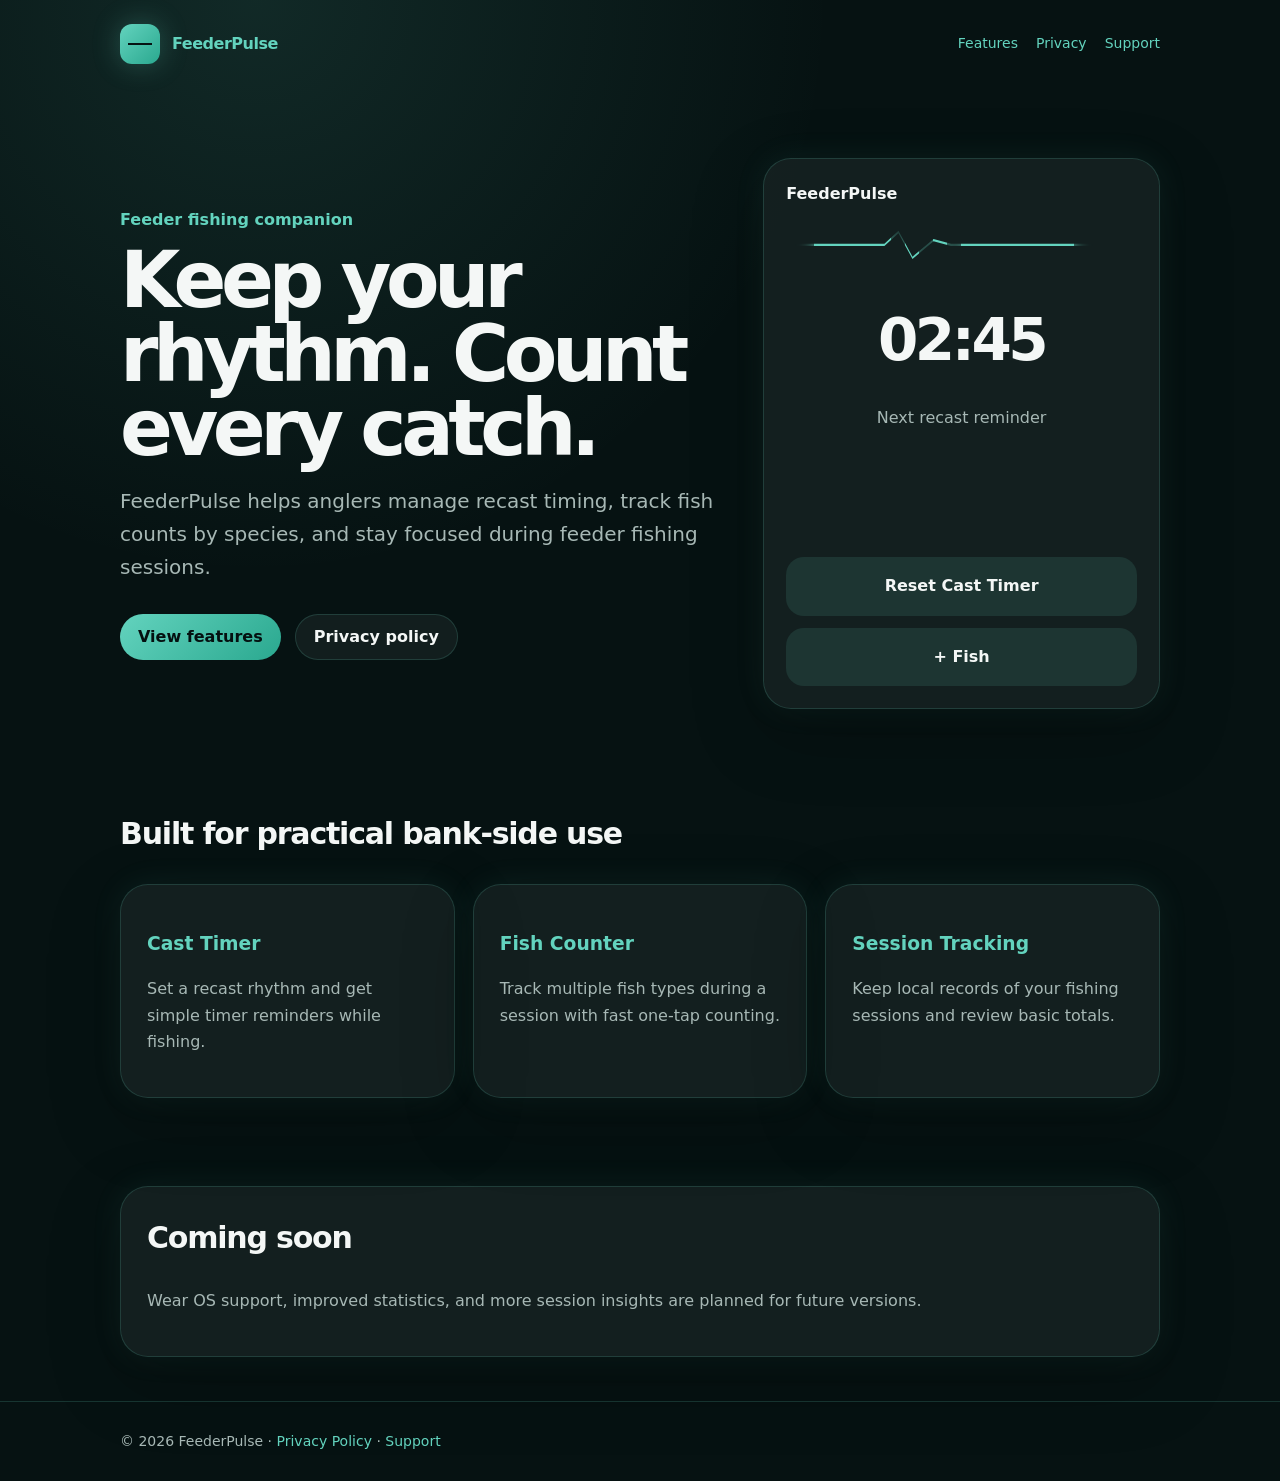
==== index.html @ bbd82ea9 "Initial" ====
<!DOCTYPE html>
<html lang="en">
<head>
  <meta charset="UTF-8" />
  <meta name="viewport" content="width=device-width, initial-scale=1.0" />
  <title>FeederPulse — Feeder Fishing Timer & Session Tracker</title>
  <meta name="description" content="FeederPulse is a feeder fishing timer and fish counter for tracking casting rhythm and fishing sessions." />
  <link rel="stylesheet" href="styles/main.css" />
</head>
<body>
  <header class="container nav">
    <a class="brand" href="./" aria-label="FeederPulse home">
      <span class="brand-mark"></span>
      <span>FeederPulse</span>
    </a>
    <nav class="nav-links">
      <a href="#features">Features</a>
      <a href="privacy-policy/">Privacy</a>
      <a href="support/">Support</a>
    </nav>
  </header>

  <main>
    <section class="container hero">
      <div>
        <div class="kicker">Feeder fishing companion</div>
        <h1>Keep your rhythm. Count every catch.</h1>
        <p class="lead">FeederPulse helps anglers manage recast timing, track fish counts by species, and stay focused during feeder fishing sessions.</p>
        <div class="actions">
          <a class="button primary" href="#features">View features</a>
          <a class="button" href="privacy-policy/">Privacy policy</a>
        </div>
      </div>

      <div class="phone-card" aria-label="App preview mockup">
        <div>
          <strong>FeederPulse</strong>
          <div class="pulse-line"></div>
          <div class="timer">02:45</div>
          <p class="muted" style="text-align:center">Next recast reminder</p>
        </div>
        <div class="mock-buttons">
          <div class="mock-button">Reset Cast Timer</div>
          <div class="mock-button">+ Fish</div>
        </div>
      </div>
    </section>

    <section class="container section" id="features">
      <h2>Built for practical bank-side use</h2>
      <div class="grid">
        <article class="card">
          <h3>Cast Timer</h3>
          <p class="muted">Set a recast rhythm and get simple timer reminders while fishing.</p>
        </article>
        <article class="card">
          <h3>Fish Counter</h3>
          <p class="muted">Track multiple fish types during a session with fast one-tap counting.</p>
        </article>
        <article class="card">
          <h3>Session Tracking</h3>
          <p class="muted">Keep local records of your fishing sessions and review basic totals.</p>
        </article>
      </div>
    </section>

    <section class="container section">
      <div class="card">
        <h2>Coming soon</h2>
        <p class="muted">Wear OS support, improved statistics, and more session insights are planned for future versions.</p>
      </div>
    </section>
  </main>

  <footer>
    <div class="container">© 2026 FeederPulse · <a href="privacy-policy/">Privacy Policy</a> · <a href="support/">Support</a></div>
  </footer>
</body>
</html>
---- styles/main.css ----
:root {
  --bg: #061212;
  --bg-soft: #0b1f1e;
  --card: rgba(255, 255, 255, 0.055);
  --text: #f4f7f6;
  --muted: #a7b8b5;
  --accent: #63d3be;
  --accent-2: #2aa88f;
  --border: rgba(99, 211, 190, 0.18);
}

* { box-sizing: border-box; }

body {
  margin: 0;
  background: radial-gradient(circle at 20% 0%, rgba(99, 211, 190, 0.12), transparent 32%), var(--bg);
  color: var(--text);
  font-family: Inter, ui-sans-serif, system-ui, -apple-system, BlinkMacSystemFont, "Segoe UI", sans-serif;
  line-height: 1.65;
}

a { color: var(--accent); text-decoration: none; }
a:hover { text-decoration: underline; }

.container {
  width: min(1040px, calc(100% - 40px));
  margin: 0 auto;
}

.nav {
  display: flex;
  align-items: center;
  justify-content: space-between;
  padding: 24px 0;
}

.brand {
  display: flex;
  align-items: center;
  gap: 12px;
  font-weight: 800;
  letter-spacing: -0.03em;
}

.brand-mark {
  width: 40px;
  height: 40px;
  border-radius: 12px;
  background: linear-gradient(135deg, var(--accent), var(--accent-2));
  box-shadow: 0 0 28px rgba(99, 211, 190, 0.28);
  position: relative;
}

.brand-mark::after {
  content: "";
  position: absolute;
  left: 8px;
  right: 8px;
  top: 19px;
  height: 2px;
  background: #061212;
  box-shadow: 7px -7px 0 -1px #061212, 13px 7px 0 -1px #061212;
}

.nav-links { display: flex; gap: 18px; font-size: 14px; }

.hero {
  padding: 70px 0 56px;
  display: grid;
  grid-template-columns: 1.2fr 0.8fr;
  gap: 48px;
  align-items: center;
}

.kicker { color: var(--accent); font-weight: 700; margin-bottom: 10px; }

h1 {
  font-size: clamp(44px, 8vw, 78px);
  line-height: 0.95;
  margin: 0 0 20px;
  letter-spacing: -0.07em;
}

h2 { font-size: 30px; letter-spacing: -0.04em; margin-top: 0; }
h3 { color: var(--accent); margin-bottom: 8px; }

.lead {
  color: var(--muted);
  font-size: 20px;
  max-width: 650px;
}

.actions { display: flex; flex-wrap: wrap; gap: 14px; margin-top: 30px; }

.button {
  display: inline-flex;
  align-items: center;
  justify-content: center;
  min-height: 46px;
  padding: 0 18px;
  border-radius: 999px;
  border: 1px solid var(--border);
  background: rgba(255, 255, 255, 0.05);
  color: var(--text);
  font-weight: 700;
}

.button.primary {
  background: linear-gradient(135deg, var(--accent), var(--accent-2));
  color: #041010;
  border: 0;
}

.phone-card, .card {
  background: var(--card);
  border: 1px solid var(--border);
  border-radius: 28px;
  box-shadow: 0 24px 70px rgba(0,0,0,0.25), 0 0 32px rgba(99, 211, 190, 0.08);
}

.phone-card {
  padding: 22px;
  aspect-ratio: 0.72;
  display: flex;
  flex-direction: column;
  justify-content: space-between;
}

.timer {
  font-size: 58px;
  font-weight: 900;
  letter-spacing: -0.06em;
  text-align: center;
  margin: 32px 0 12px;
}

.pulse-line {
  height: 34px;
  margin: 20px 0;
  background:
    linear-gradient(90deg, transparent 0 8%, var(--accent) 8% 30%, transparent 30% 34%, var(--accent) 34% 38%, transparent 38% 42%, var(--accent) 42% 46%, transparent 46% 50%, var(--accent) 50% 82%, transparent 82%);
  clip-path: polygon(0 48%, 22% 48%, 28% 48%, 32% 10%, 36% 86%, 42% 34%, 47% 48%, 100% 48%, 100% 55%, 47% 55%, 42% 41%, 36% 93%, 32% 17%, 28% 55%, 0 55%);
  filter: drop-shadow(0 0 8px rgba(99, 211, 190, 0.7));
}

.mock-buttons { display: grid; gap: 12px; }
.mock-button { padding: 16px; border-radius: 18px; background: rgba(99, 211, 190, 0.12); font-weight: 800; text-align: center; }

.section { padding: 44px 0; }
.grid { display: grid; grid-template-columns: repeat(3, 1fr); gap: 18px; }
.card { padding: 26px; }
.muted { color: var(--muted); }

.policy { padding: 42px 0 70px; }
.policy .card { max-width: 850px; margin: 0 auto; }
.policy h1 { font-size: clamp(38px, 6vw, 60px); }
.policy h2 { color: var(--accent); font-size: 24px; margin-top: 34px; }

footer {
  border-top: 1px solid var(--border);
  padding: 28px 0;
  color: var(--muted);
  font-size: 14px;
}

@media (max-width: 800px) {
  .hero { grid-template-columns: 1fr; padding-top: 36px; }
  .grid { grid-template-columns: 1fr; }
  .nav { align-items: flex-start; gap: 14px; flex-direction: column; }
}
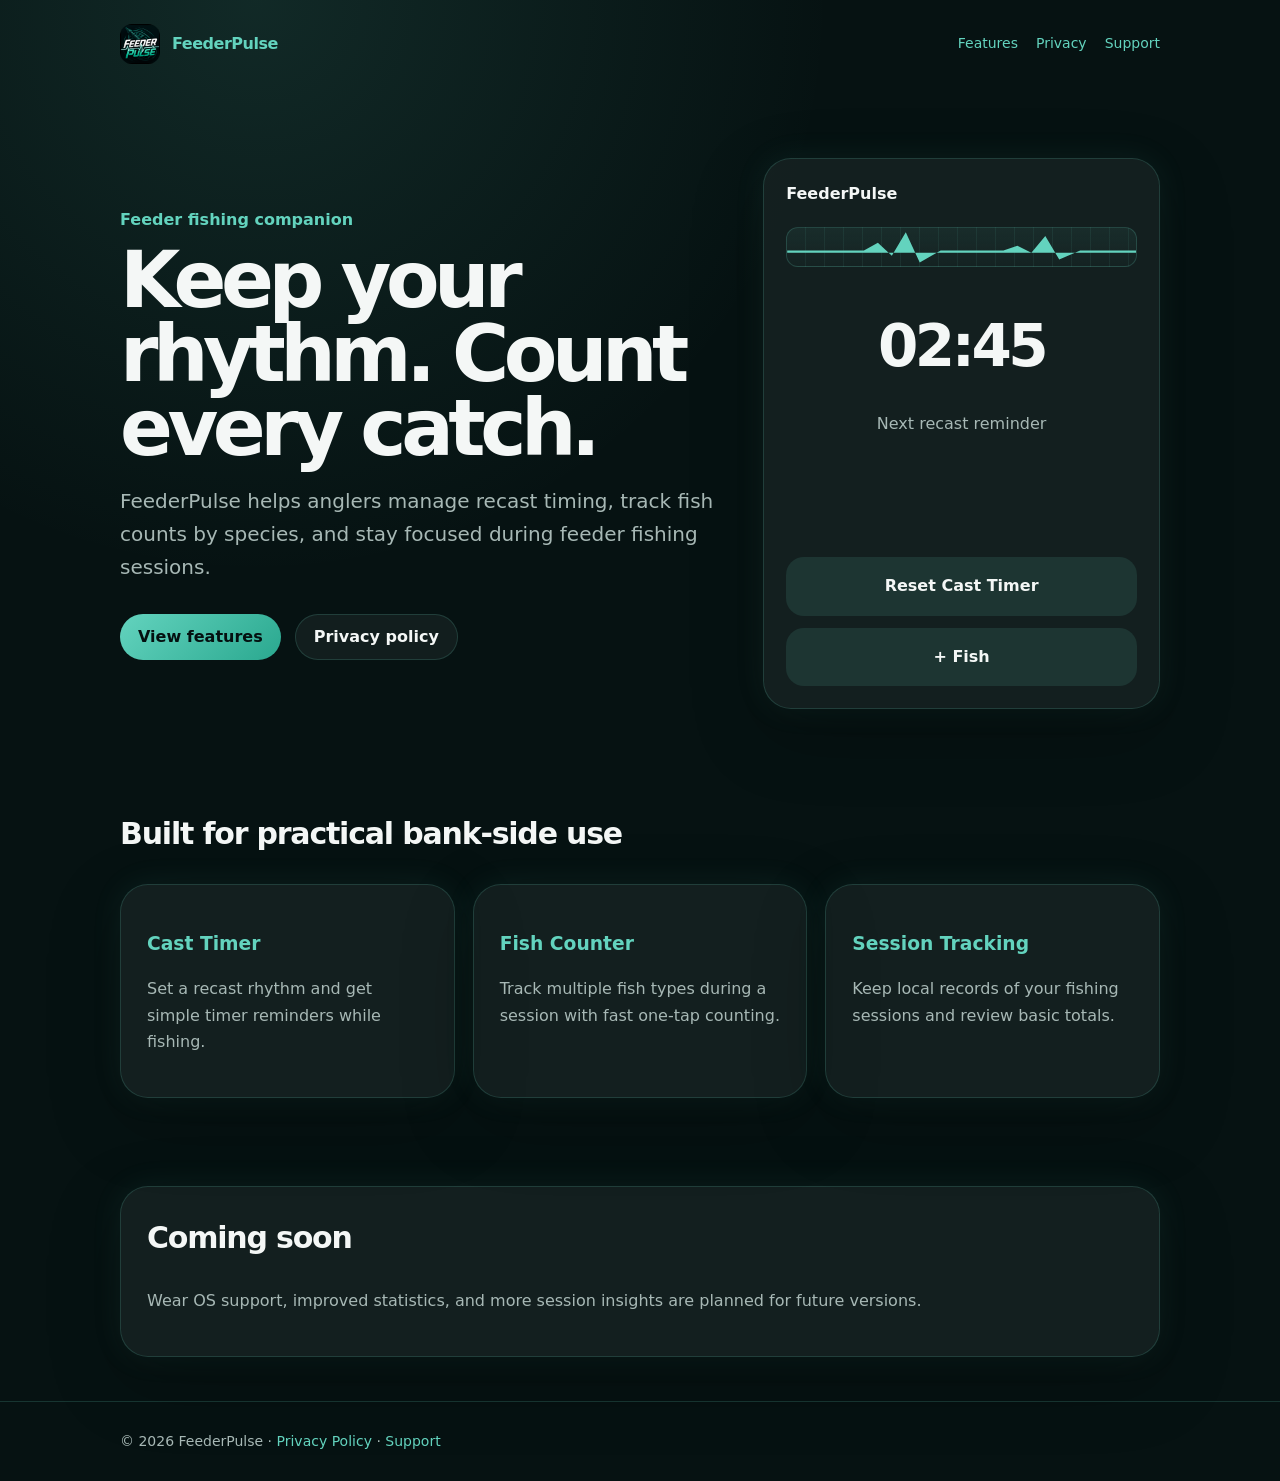
==== commit 85c0afaf: "Checkpoint from VS Code for cloud agent session" ====
--- a/index.html
+++ b/index.html
@@ -1,16 +1,19 @@
 <!DOCTYPE html>
 <html lang="en">
+
 <head>
   <meta charset="UTF-8" />
   <meta name="viewport" content="width=device-width, initial-scale=1.0" />
   <title>FeederPulse — Feeder Fishing Timer & Session Tracker</title>
-  <meta name="description" content="FeederPulse is a feeder fishing timer and fish counter for tracking casting rhythm and fishing sessions." />
+  <meta name="description"
+    content="FeederPulse is a feeder fishing timer and fish counter for tracking casting rhythm and fishing sessions." />
   <link rel="stylesheet" href="styles/main.css" />
 </head>
+
 <body>
   <header class="container nav">
     <a class="brand" href="./" aria-label="FeederPulse home">
-      <span class="brand-mark"></span>
+      <img src="assets/logo.png" alt="FeederPulse Logo" class="brand-logo">
       <span>FeederPulse</span>
     </a>
     <nav class="nav-links">
@@ -25,7 +28,8 @@
       <div>
         <div class="kicker">Feeder fishing companion</div>
         <h1>Keep your rhythm. Count every catch.</h1>
-        <p class="lead">FeederPulse helps anglers manage recast timing, track fish counts by species, and stay focused during feeder fishing sessions.</p>
+        <p class="lead">FeederPulse helps anglers manage recast timing, track fish counts by species, and stay focused
+          during feeder fishing sessions.</p>
         <div class="actions">
           <a class="button primary" href="#features">View features</a>
           <a class="button" href="privacy-policy/">Privacy policy</a>
@@ -67,13 +71,16 @@
     <section class="container section">
       <div class="card">
         <h2>Coming soon</h2>
-        <p class="muted">Wear OS support, improved statistics, and more session insights are planned for future versions.</p>
+        <p class="muted">Wear OS support, improved statistics, and more session insights are planned for future
+          versions.</p>
       </div>
     </section>
   </main>
 
   <footer>
-    <div class="container">© 2026 FeederPulse · <a href="privacy-policy/">Privacy Policy</a> · <a href="support/">Support</a></div>
+    <div class="container">© 2026 FeederPulse · <a href="privacy-policy/">Privacy Policy</a> · <a
+        href="support/">Support</a></div>
   </footer>
 </body>
-</html>
+
+</html>
--- a/styles/main.css
+++ b/styles/main.css
@@ -42,6 +42,14 @@
   letter-spacing: -0.03em;
 }
 
+.brand-logo {
+  width: 40px;
+  height: 40px;
+  border-radius: 12px;
+  object-fit: cover;
+  flex-shrink: 0;
+}
+
 .brand-mark {
   width: 40px;
   height: 40px;
@@ -135,12 +143,42 @@
 }
 
 .pulse-line {
-  height: 34px;
+  height: 40px;
   margin: 20px 0;
+  border-radius: 12px;
+  border: 1px solid rgba(99, 211, 190, 0.2);
+  position: relative;
+  overflow: hidden;
   background:
-    linear-gradient(90deg, transparent 0 8%, var(--accent) 8% 30%, transparent 30% 34%, var(--accent) 34% 38%, transparent 38% 42%, var(--accent) 42% 46%, transparent 46% 50%, var(--accent) 50% 82%, transparent 82%);
-  clip-path: polygon(0 48%, 22% 48%, 28% 48%, 32% 10%, 36% 86%, 42% 34%, 47% 48%, 100% 48%, 100% 55%, 47% 55%, 42% 41%, 36% 93%, 32% 17%, 28% 55%, 0 55%);
-  filter: drop-shadow(0 0 8px rgba(99, 211, 190, 0.7));
+    linear-gradient(180deg, rgba(99, 211, 190, 0.08), rgba(99, 211, 190, 0.02)),
+    repeating-linear-gradient(90deg, transparent 0 18px, rgba(99, 211, 190, 0.08) 18px 19px);
+}
+
+.pulse-line::before {
+  content: "";
+  position: absolute;
+  inset: 0;
+  background: var(--accent);
+  clip-path: polygon(0 58%, 16% 58%, 22% 58%, 26% 38%, 30% 72%, 34% 10%, 38% 90%, 44% 58%, 56% 58%, 62% 58%, 66% 46%, 70% 64%, 74% 20%, 78% 82%, 84% 58%, 100% 58%, 100% 64%, 0 64%);
+  filter: drop-shadow(0 0 8px rgba(99, 211, 190, 0.8));
+}
+
+.pulse-line::after {
+  content: "";
+  position: absolute;
+  inset: 0;
+  left: -40%;
+  width: 40%;
+  background: linear-gradient(90deg, transparent 0%, rgba(99, 211, 190, 0.38) 52%, transparent 100%);
+  animation: pulse-scan 3.2s linear infinite;
+}
+
+@keyframes pulse-scan {
+  to { left: 105%; }
+}
+
+@media (prefers-reduced-motion: reduce) {
+  .pulse-line::after { animation: none; }
 }
 
 .mock-buttons { display: grid; gap: 12px; }
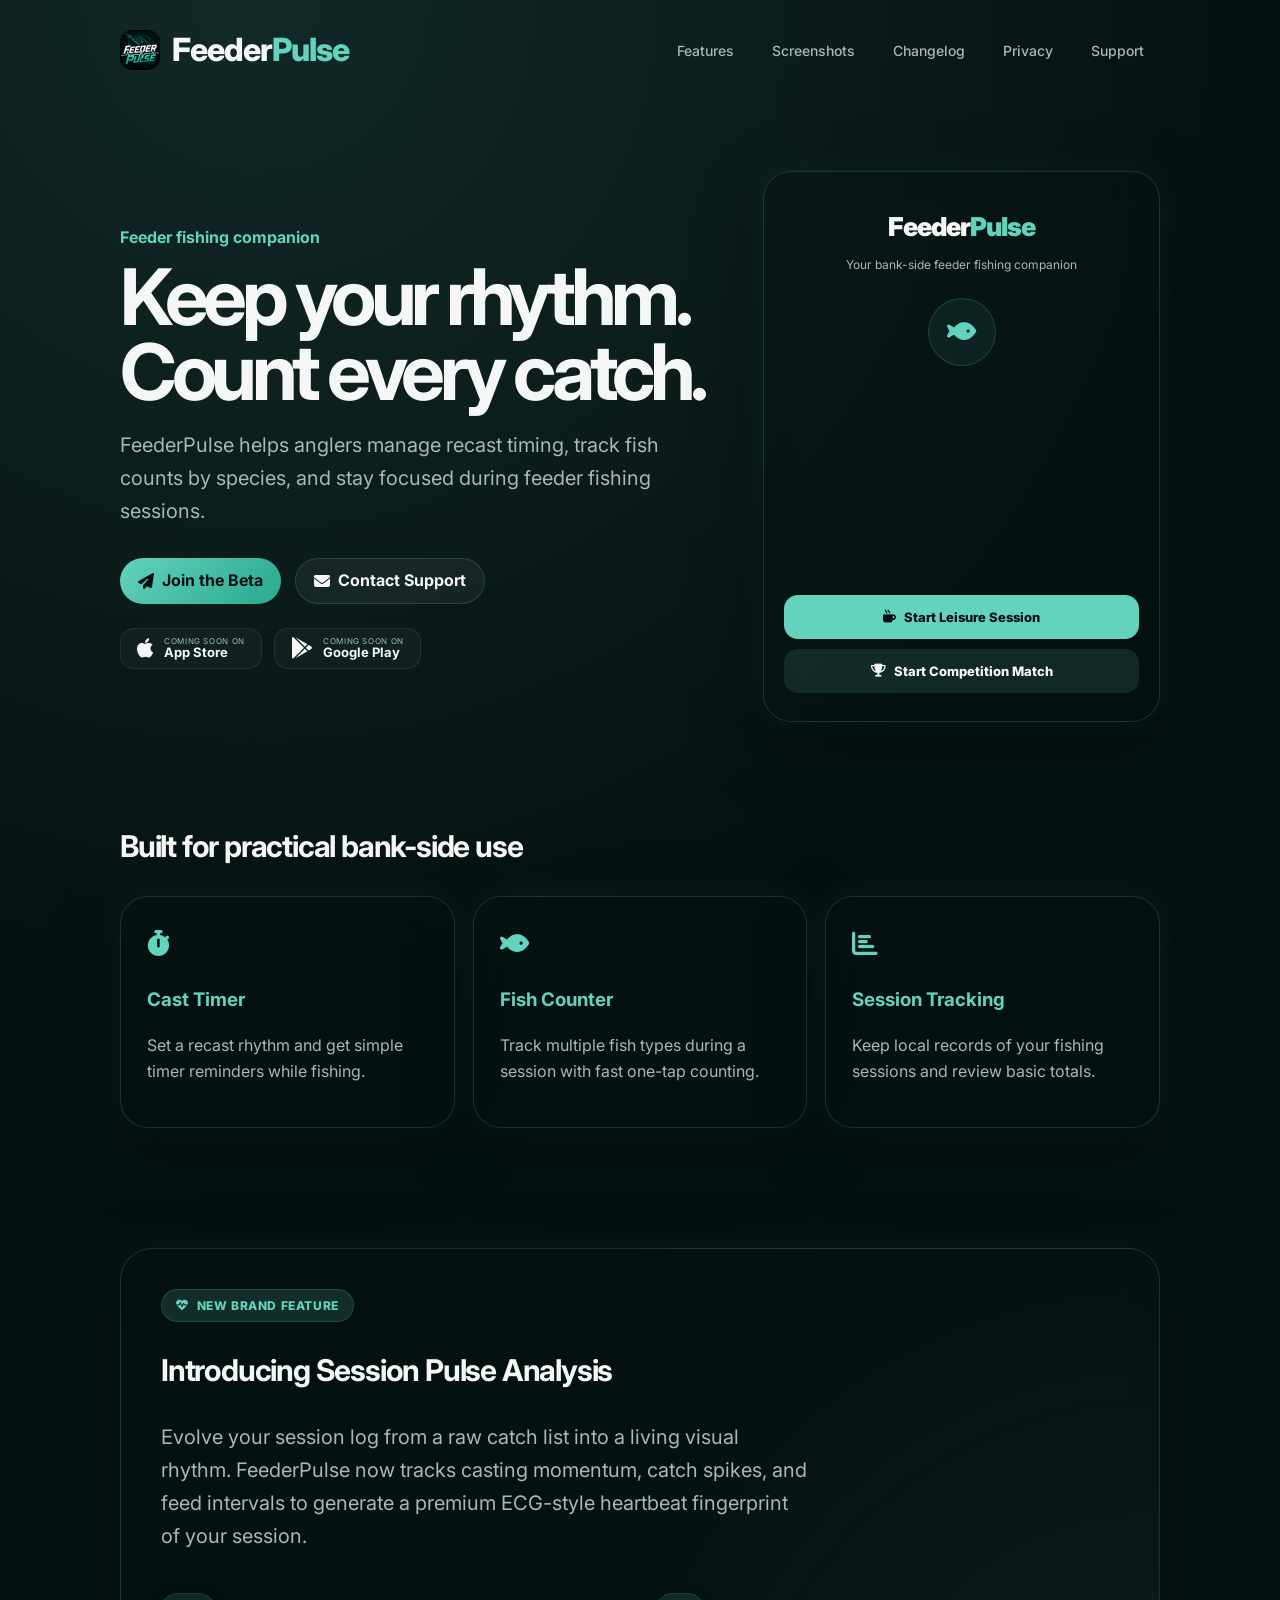
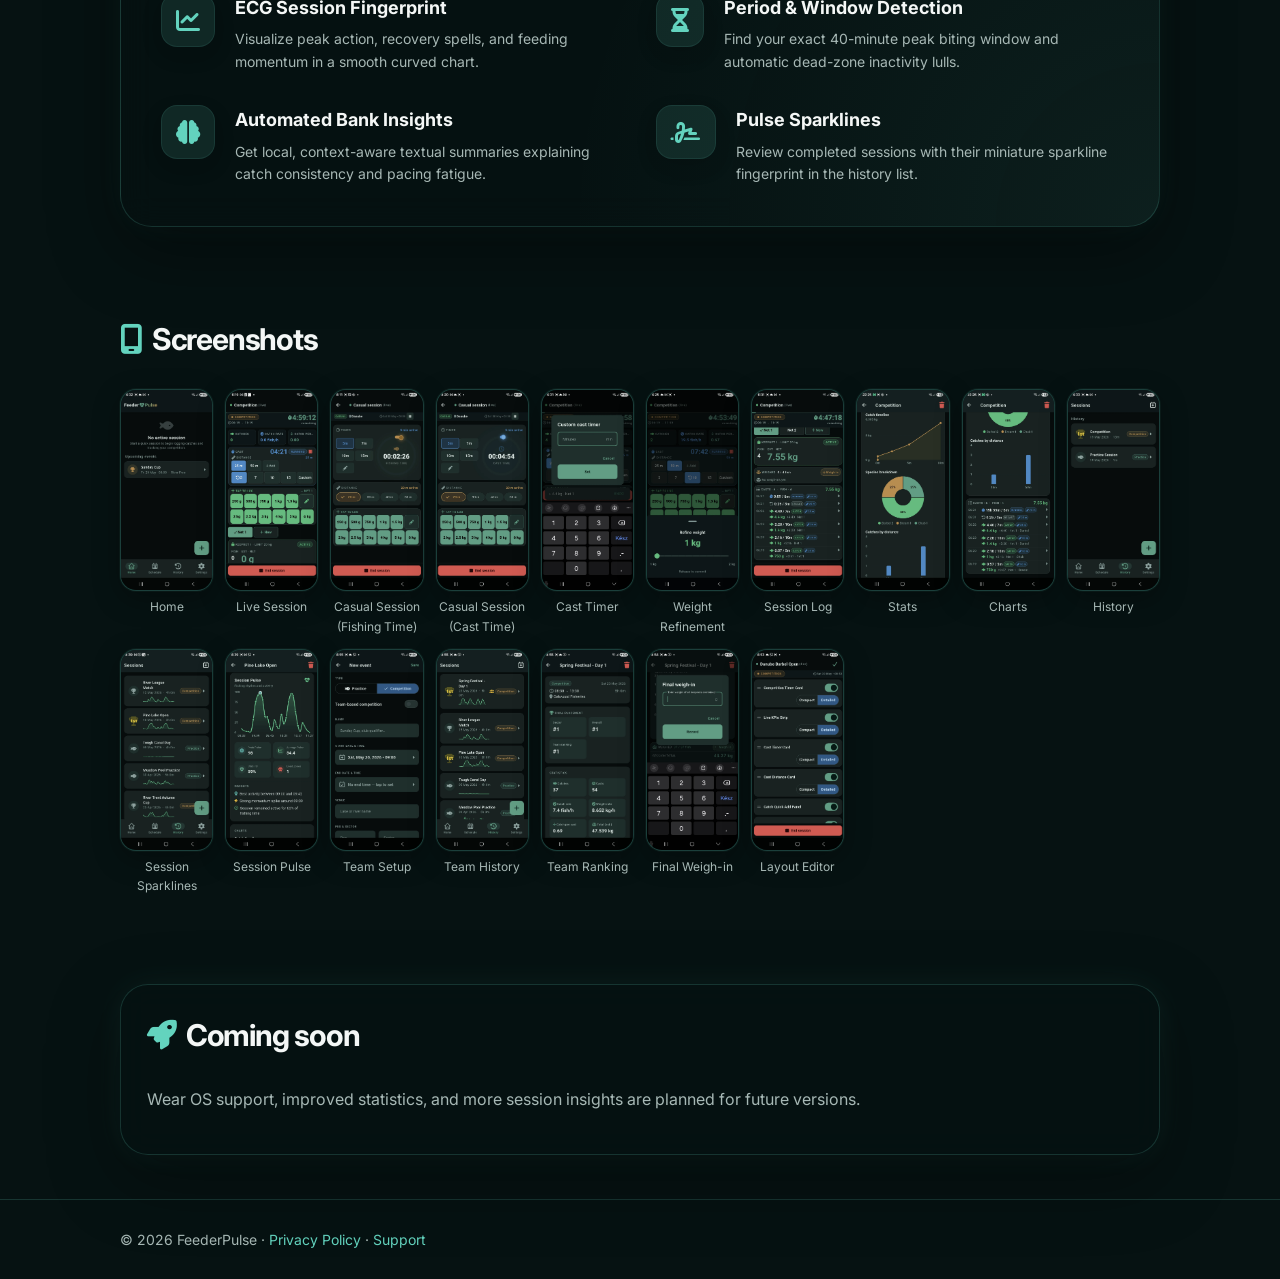
==== commit ccc5f097: "Initial release" ====
--- a/index.html
+++ b/index.html
@@ -4,20 +4,112 @@
 <head>
   <meta charset="UTF-8" />
   <meta name="viewport" content="width=device-width, initial-scale=1.0" />
-  <title>FeederPulse — Feeder Fishing Timer & Session Tracker</title>
-  <meta name="description"
-    content="FeederPulse is a feeder fishing timer and fish counter for tracking casting rhythm and fishing sessions." />
-  <link rel="stylesheet" href="styles/main.css" />
+  <title>FeederPulse — Feeder Fishing Timer &amp; Session Tracker App</title>
+  <meta name="description" content="FeederPulse is the ultimate feeder fishing companion app for Android. Track recast timers, log catches by species and weight, analyse Session Pulse rhythms, and review competition results — all offline on the bank." />
+  <meta name="keywords" content="feeder fishing app, fishing timer, cast timer, feeder fishing tracker, session tracker, fishing log, feeder fishing Android, competition fishing app, catch logger, FeederPulse" />
+  <meta name="author" content="FeederPulse" />
+  <meta name="robots" content="index, follow" />
+  <link rel="canonical" href="https://feederpulse.app/" />
+
+  <!-- Theme colour (browser UI tinting on mobile) -->
+  <meta name="theme-color" content="#061212" />
+
+  <!-- Open Graph / Facebook -->
+  <meta property="og:type" content="website" />
+  <meta property="og:site_name" content="FeederPulse" />
+  <meta property="og:url" content="https://feederpulse.app/" />
+  <meta property="og:title" content="FeederPulse — Feeder Fishing Timer &amp; Session Tracker" />
+  <meta property="og:description" content="Keep your rhythm. Count every catch. FeederPulse helps anglers manage recast timing, track fish counts by species, and analyse session data — 100% offline." />
+  <meta property="og:image" content="https://feederpulse.app/assets/apple-touch-icon.png" />
+  <meta property="og:image:width" content="512" />
+  <meta property="og:image:height" content="512" />
+  <meta property="og:image:alt" content="FeederPulse app icon" />
+  <meta property="og:locale" content="en_GB" />
+
+  <!-- Twitter / X -->
+  <meta name="twitter:card" content="summary_large_image" />
+  <meta name="twitter:site" content="@feederpulseapp" />
+  <meta name="twitter:url" content="https://feederpulse.app/" />
+  <meta name="twitter:title" content="FeederPulse — Feeder Fishing Timer &amp; Session Tracker" />
+  <meta name="twitter:description" content="Keep your rhythm. Count every catch. FeederPulse helps anglers manage recast timing, track fish counts by species, and analyse session data — 100% offline." />
+  <meta name="twitter:image" content="https://feederpulse.app/assets/apple-touch-icon.png" />
+
+  <!-- Favicon &amp; Touch Icons -->
+  <link rel="icon" type="image/png" sizes="32x32" href="assets/favicon-32x32.png" />
+  <link rel="apple-touch-icon" sizes="180x180" href="assets/apple-touch-icon.png" />
+
+  <!-- Sitemap hint for crawlers -->
+  <link rel="sitemap" type="application/xml" href="/sitemap.xml" />
+
+  <!-- JSON-LD Structured Data: MobileApplication -->
+  <script type="application/ld+json">
+  {
+    "@context": "https://schema.org",
+    "@type": "MobileApplication",
+    "name": "FeederPulse",
+    "description": "FeederPulse is a feeder fishing companion app for tracking recast timers, logging catches by species and weight, analysing Session Pulse rhythms, and reviewing competition results — 100% offline.",
+    "url": "https://feederpulse.app/",
+    "applicationCategory": "SportsApplication",
+    "operatingSystem": "Android",
+    "offers": {
+      "@type": "Offer",
+      "price": "0",
+      "priceCurrency": "USD"
+    },
+    "screenshot": [
+      "https://feederpulse.app/assets/screenshots/1000002967.webp",
+      "https://feederpulse.app/assets/screenshots/1000003124.webp",
+      "https://feederpulse.app/assets/screenshots/1000003116.webp"
+    ],
+    "featureList": [
+      "Recast timer with countdown and count-up modes",
+      "Catch logging by species and weight",
+      "Session Pulse fishing rhythm analysis",
+      "Team-based competition tracking",
+      "Customizable active session layout",
+      "Casual leisure fishing mode",
+      "Offline-first, no internet required"
+    ],
+    "publisher": {
+      "@type": "Organization",
+      "name": "FeederPulse",
+      "url": "https://feederpulse.app/"
+    }
+  }
+  </script>
+
+  <!-- Google Fonts (Inter) -->
+  <link rel="preconnect" href="https://fonts.googleapis.com">
+  <link rel="preconnect" href="https://fonts.gstatic.com" crossorigin>
+  <link href="https://fonts.googleapis.com/css2?family=Inter:wght@300;400;500;600;700;800;900&display=swap" rel="stylesheet">
+
+  <!-- Google Analytics (gtag.js) -->
+  <script async src="https://www.googletagmanager.com/gtag/js?id=G-5XJ4RJ6B6T"></script>
+  <script>
+    window.dataLayer = window.dataLayer || [];
+    function gtag(){dataLayer.push(arguments);}
+    gtag('js', new Date());
+    gtag('config', 'G-5XJ4RJ6B6T');
+  </script>
+
+  <link rel="stylesheet" href="styles/main.css?v=1.0.1" />
+  <link rel="stylesheet" href="https://cdnjs.cloudflare.com/ajax/libs/font-awesome/6.7.2/css/all.min.css" />
 </head>
+
 
 <body>
   <header class="container nav">
     <a class="brand" href="./" aria-label="FeederPulse home">
       <img src="assets/logo.png" alt="FeederPulse Logo" class="brand-logo">
-      <span>FeederPulse</span>
+      <span>Feeder<span class="brand-pulse">Pulse</span></span>
     </a>
-    <nav class="nav-links">
+    <button class="nav-toggle" id="nav-toggle" aria-label="Toggle navigation" aria-expanded="false" aria-controls="nav-menu">
+      <i class="fa-solid fa-bars"></i>
+    </button>
+    <nav class="nav-links" id="nav-menu">
       <a href="#features">Features</a>
+      <a href="#screenshots">Screenshots</a>
+      <a href="changelog/">Changelog</a>
       <a href="privacy-policy/">Privacy</a>
       <a href="support/">Support</a>
     </nav>
@@ -31,21 +123,150 @@
         <p class="lead">FeederPulse helps anglers manage recast timing, track fish counts by species, and stay focused
           during feeder fishing sessions.</p>
         <div class="actions">
-          <a class="button primary" href="#features">View features</a>
-          <a class="button" href="privacy-policy/">Privacy policy</a>
+          <a class="button primary" id="btn-join-beta" href="#features"><i class="fa-solid fa-paper-plane"></i>Join the Beta</a>
+          <a class="button" href="support/"><i class="fa-solid fa-envelope"></i>Contact Support</a>
+        </div>
+        <div class="badges">
+          <div class="badge-cta"><i class="fa-brands fa-apple"></i><div><span>Coming soon on</span><strong>App Store</strong></div></div>
+          <div class="badge-cta"><i class="fa-brands fa-google-play"></i><div><span>Coming soon on</span><strong>Google Play</strong></div></div>
         </div>
       </div>
 
-      <div class="phone-card" aria-label="App preview mockup">
-        <div>
-          <strong>FeederPulse</strong>
-          <div class="pulse-line"></div>
-          <div class="timer">02:45</div>
-          <p class="muted" style="text-align:center">Next recast reminder</p>
+      <div class="phone-card" aria-label="Interactive App preview mockup" style="min-height: 400px; display: flex; flex-direction: column; justify-content: space-between; overflow: hidden; padding: 20px;">
+        <!-- SCREEN 1: START SCREEN -->
+        <div class="mock-screen is-active" id="mock-screen-start" style="width: 100%; height: 100%; display: flex; flex-direction: column; justify-content: space-between;">
+          <div style="text-align: center; margin-top: 14px;">
+            <strong class="phone-card-brand" style="font-size: 26px;">Feeder<span class="brand-pulse">Pulse</span></strong>
+            <p class="muted" style="font-size: 12px; margin-top: 6px; margin-bottom: 24px;">Your bank-side feeder fishing companion</p>
+            
+            <div style="display: inline-flex; width: 68px; height: 68px; background: rgba(99, 211, 190, 0.08); border: 1px solid var(--border); border-radius: 50%; align-items: center; justify-content: center; margin-bottom: 20px; animation: pulse-glow 2s infinite;">
+              <i class="fa-solid fa-fish" style="font-size: 26px; color: var(--accent);"></i>
+            </div>
+          </div>
+          
+          <div style="display: flex; flex-direction: column; gap: 10px; width: 100%; margin-bottom: 8px;">
+            <button class="mock-btn primary" id="btn-start-leisure" style="width: 100%; padding: 14px; font-size: 13px; border-radius: 14px;"><i class="fa-solid fa-mug-hot"></i>Start Leisure Session</button>
+            <button class="mock-btn" id="btn-start-match" style="width: 100%; padding: 14px; font-size: 13px; border-radius: 14px;"><i class="fa-solid fa-trophy"></i>Start Competition Match</button>
+          </div>
         </div>
-        <div class="mock-buttons">
-          <div class="mock-button">Reset Cast Timer</div>
-          <div class="mock-button">+ Fish</div>
+
+        <!-- SCREEN 2: ACTIVE SESSION -->
+        <div class="mock-screen" id="mock-screen-active" style="width: 100%; height: 100%; display: none; flex-direction: column; justify-content: space-between;">
+          <div style="width: 100%;">
+            <div style="display: flex; justify-content: space-between; align-items: center; border-bottom: 1px solid rgba(99, 211, 190, 0.15); padding-bottom: 8px; margin-bottom: 12px;">
+              <span id="mock-session-type" style="font-weight: 800; font-size: 11px; text-transform: uppercase; letter-spacing: 0.06em; color: var(--accent);">Active Session</span>
+              <span id="mock-cast-counter" style="font-size: 11px; font-weight: 700; background: rgba(255,255,255,0.06); padding: 2px 8px; border-radius: 999px; border: 1px solid rgba(255,255,255,0.08); color: var(--text);">Cast #1</span>
+            </div>
+            
+            <svg class="ekg-line" viewBox="0 0 800 54" preserveAspectRatio="none" aria-hidden="true" xmlns="http://www.w3.org/2000/svg" style="height: 30px; margin: 4px 0 8px;">
+              <path class="ekg-trail" pathLength="850" d="M 0,27 L 100,27 C 110,27 115,17 120,17 C 125,17 130,27 170,27 L 178,33 L 188,4 L 196,36 L 205,27 L 230,27 C 248,27 265,12 282,12 C 299,12 316,27 340,27 L 400,27 L 500,27 C 510,27 515,17 520,17 C 525,17 530,27 570,27 L 578,33 L 588,4 L 596,36 L 605,27 L 630,27 C 648,27 665,12 682,12 C 699,12 716,27 740,27 L 800,27" />
+              <path class="ekg-glow" pathLength="850" d="M 0,27 L 100,27 C 110,27 115,17 120,17 C 125,17 130,27 170,27 L 178,33 L 188,4 L 196,36 L 205,27 L 230,27 C 248,27 265,12 282,12 C 299,12 316,27 340,27 L 400,27 L 500,27 C 510,27 515,17 520,17 C 525,17 530,27 570,27 L 578,33 L 588,4 L 596,36 L 605,27 L 630,27 C 648,27 665,12 682,12 C 699,12 716,27 740,27 L 800,27" />
+            </svg>
+            
+            <!-- TIMER SECTION (CASUAL MODE STYLE) -->
+            <div style="display: flex; gap: 8px; margin-bottom: 12px; align-items: center; background: rgba(255,255,255,0.02); border: 1px solid rgba(255,255,255,0.05); border-radius: 14px; padding: 8px 10px;">
+              
+              <!-- Left Presets Grid Column -->
+              <div style="flex: 1.1; display: flex; flex-direction: column; gap: 4px;">
+                <span style="font-size: 8px; font-weight: 800; letter-spacing: 0.05em; color: rgba(255,255,255,0.4); text-transform: uppercase;">Timer preset</span>
+                <div style="display: grid; grid-template-columns: 1fr 1fr; gap: 4px; margin-top: 2px;">
+                  <button type="button" class="preset-btn active" data-time="300">5m</button>
+                  <button type="button" class="preset-btn" data-time="420">7m</button>
+                  <button type="button" class="preset-btn" data-time="600">10m</button>
+                  <button type="button" class="preset-btn" data-time="900">15m</button>
+                </div>
+                <div style="font-size: 8px; color: var(--accent); font-weight: 700; text-align: center; margin-top: 3px;" id="mock-active-preset-label">5 min active</div>
+              </div>
+              
+              <!-- Right Circular Dial Column -->
+              <div id="mock-dial-clickable" class="dial-container" style="flex: 0 0 96px;" title="Tap to flip dial">
+                <div id="mock-dial-inner" class="dial-inner">
+                  
+                  <!-- FRONT FACE: CAST TIME -->
+                  <div class="dial-face dial-face-front">
+                    <!-- SVG Circular Progress Ring -->
+                    <svg width="96" height="96" style="transform: rotate(-90deg); position: absolute; top:0; left:0; pointer-events: none;">
+                      <circle cx="48" cy="48" r="42" stroke="rgba(255,255,255,0.04)" stroke-width="4" fill="transparent" />
+                      <circle id="mock-progress-ring" cx="48" cy="48" r="42" stroke="var(--accent)" stroke-width="4" fill="transparent"
+                        stroke-dasharray="263.89" stroke-dashoffset="263.89" stroke-linecap="round" style="transition: stroke-dashoffset 0.3s ease; filter: drop-shadow(0 0 3px var(--accent));" />
+                    </svg>
+
+                    <!-- Front Content -->
+                    <div style="text-align: center; display: flex; flex-direction: column; align-items: center; justify-content: center; z-index: 2;">
+                      <i class="fa-solid fa-stopwatch" style="font-size: 11px; color: var(--accent); margin-bottom: 2px;"></i>
+                      <div id="mock-timer-cast" style="font-size: 12px; font-weight: 800; color: #fff; letter-spacing: -0.02em; font-family: monospace; line-height: 1.1;">00:05:00</div>
+                      <span id="mock-timer-cast-label" style="font-size: 6px; font-weight: 800; text-transform: uppercase; color: rgba(255,255,255,0.4); letter-spacing: 0.05em; margin-top: 1px;">CAST TIME</span>
+                    </div>
+                  </div>
+                  
+                  <!-- BACK FACE: FISHING TIME -->
+                  <div class="dial-face dial-face-back">
+                    <!-- Orange progress ring for fishing time -->
+                    <svg width="96" height="96" style="transform: rotate(-90deg); position: absolute; top:0; left:0; pointer-events: none;">
+                      <circle cx="48" cy="48" r="42" stroke="rgba(255,255,255,0.06)" stroke-width="4" fill="transparent" />
+                      <circle id="mock-fishing-ring" cx="48" cy="48" r="42" stroke="#E8A040" stroke-width="4" fill="transparent"
+                        stroke-dasharray="263.89" stroke-dashoffset="263.89" stroke-linecap="round" style="transition: stroke-dashoffset 0.3s ease; filter: drop-shadow(0 0 4px #E8A040);" />
+                    </svg>
+
+                    <!-- Back Content -->
+                    <div style="text-align: center; display: flex; flex-direction: column; align-items: center; justify-content: center; z-index: 2;">
+                      <i class="fa-solid fa-fish" style="font-size: 11px; color: #E8A040; margin-bottom: 2px;"></i>
+                      <div id="mock-timer-session" style="font-size: 12px; font-weight: 800; color: #fff; letter-spacing: -0.02em; font-family: monospace; line-height: 1.1;">00:00:00</div>
+                      <span style="font-size: 6px; font-weight: 800; text-transform: uppercase; color: rgba(232,160,64,0.6); letter-spacing: 0.05em; margin-top: 1px;">FISHING TIME</span>
+                    </div>
+                  </div>
+                  
+                </div>
+              </div>
+              
+            </div>
+            
+            <div style="display: grid; grid-template-columns: 1fr 1fr; gap: 8px; border-top: 1px solid rgba(255,255,255,0.06); padding-top: 10px;">
+              <div style="background: rgba(255,255,255,0.03); border: 1px solid rgba(255,255,255,0.06); border-radius: 10px; padding: 4px; text-align: center;">
+                <span class="muted" style="font-size: 9px; text-transform: uppercase; font-weight: 700; letter-spacing: 0.02em;">Fish logged</span>
+                <div id="mock-active-fish" style="font-size: 18px; font-weight: 800; color: var(--accent); margin-top: 1px;">0</div>
+              </div>
+              <div style="background: rgba(255,255,255,0.03); border: 1px solid rgba(255,255,255,0.06); border-radius: 10px; padding: 4px; text-align: center;">
+                <span class="muted" style="font-size: 9px; text-transform: uppercase; font-weight: 700; letter-spacing: 0.02em;">Est. Weight</span>
+                <div id="mock-active-weight" style="font-size: 18px; font-weight: 800; color: var(--accent); margin-top: 1px;">0.00 kg</div>
+              </div>
+            </div>
+          </div>
+          
+          <div style="display: flex; flex-direction: column; gap: 8px; width: 100%; margin-top: 10px;">
+            <div style="display: grid; grid-template-columns: 1.1fr 0.9fr; gap: 8px;">
+              <button class="mock-btn" id="btn-reset-timer" style="padding: 10px; font-size: 12px; border-radius: 12px;"><i class="fa-solid fa-arrow-rotate-left"></i>Reset Timer</button>
+              <button class="mock-btn primary" id="btn-add-fish" style="padding: 10px; font-size: 12px; border-radius: 12px;"><i class="fa-solid fa-fish"></i>+ Fish</button>
+            </div>
+            <button class="mock-btn" id="btn-end-session" style="background: rgba(255, 75, 75, 0.12); border: 1px solid rgba(255, 75, 75, 0.2); color: #ff6b6b; padding: 8px; font-size: 11px; border-radius: 10px; font-weight: 700; width: 100%; display: flex; align-items: center; justify-content: center; gap: 6px;"><i class="fa-solid fa-circle-stop"></i>End Session</button>
+          </div>
+        </div>
+
+        <!-- SCREEN 3: SESSION SUMMARY -->
+        <div class="mock-screen" id="mock-screen-summary" style="width: 100%; height: 100%; display: none; flex-direction: column; justify-content: space-between;">
+          <div style="text-align: center; margin-top: 10px; width: 100%;">
+            <div style="width: 50px; height: 50px; background: rgba(99, 211, 190, 0.12); color: var(--accent); border-radius: 50%; display: flex; align-items: center; justify-content: center; font-size: 20px; margin: 0 auto 12px; border: 1px solid var(--border);">
+              <i class="fa-solid fa-circle-check"></i>
+            </div>
+            <h3 style="font-size: 18px; font-weight: 800; margin: 0 0 2px;">Session Finished</h3>
+            <span id="mock-summary-type" style="font-size: 9px; font-weight: 800; text-transform: uppercase; color: var(--accent); background: rgba(99, 211, 190, 0.1); border: 1px solid var(--border); padding: 2px 8px; border-radius: 999px; letter-spacing: 0.05em; display: inline-block; margin-bottom: 12px;">Leisure</span>
+            
+            <div style="display: flex; flex-direction: column; gap: 8px; background: rgba(255,255,255,0.03); border: 1px solid rgba(255,255,255,0.06); border-radius: 12px; padding: 12px; text-align: left; width: 100%;">
+              <div style="display: flex; justify-content: space-between; border-bottom: 1px solid rgba(255,255,255,0.05); padding-bottom: 4px; font-size: 12px;">
+                <span class="muted">Total Casts</span>
+                <strong id="mock-summary-casts" style="color: var(--text);">0</strong>
+              </div>
+              <div style="display: flex; justify-content: space-between; border-bottom: 1px solid rgba(255,255,255,0.05); padding-bottom: 4px; font-size: 12px;">
+                <span class="muted">Total Catches</span>
+                <strong id="mock-summary-fish" style="color: var(--accent);">0 fish</strong>
+              </div>
+              <div style="display: flex; justify-content: space-between; font-size: 12px;">
+                <span class="muted">Total Est. Weight</span>
+                <strong id="mock-summary-weight" style="color: var(--accent);">0.00 kg</strong>
+              </div>
+            </div>
+          </div>
+          <button class="mock-btn primary" id="btn-summary-done" style="width: 100%; padding: 12px; font-size: 13px; border-radius: 12px; margin-bottom: 4px;"><i class="fa-solid fa-rotate-left"></i>New Session</button>
         </div>
       </div>
     </section>
@@ -54,33 +275,752 @@
       <h2>Built for practical bank-side use</h2>
       <div class="grid">
         <article class="card">
+          <div class="card-icon"><i class="fa-solid fa-stopwatch"></i></div>
           <h3>Cast Timer</h3>
           <p class="muted">Set a recast rhythm and get simple timer reminders while fishing.</p>
         </article>
         <article class="card">
+          <div class="card-icon"><i class="fa-solid fa-fish"></i></div>
           <h3>Fish Counter</h3>
           <p class="muted">Track multiple fish types during a session with fast one-tap counting.</p>
         </article>
         <article class="card">
+          <div class="card-icon"><i class="fa-solid fa-chart-bar"></i></div>
           <h3>Session Tracking</h3>
           <p class="muted">Keep local records of your fishing sessions and review basic totals.</p>
         </article>
       </div>
     </section>
 
+    <section class="container section" id="session-pulse">
+      <div class="pulse-showcase-card">
+        <div class="pulse-badge"><i class="fa-solid fa-heart-pulse"></i> NEW BRAND FEATURE</div>
+        <div class="pulse-content">
+          <h2>Introducing Session Pulse Analysis</h2>
+          <p class="lead">Evolve your session log from a raw catch list into a living visual rhythm. FeederPulse now tracks casting momentum, catch spikes, and feed intervals to generate a premium ECG-style heartbeat fingerprint of your session.</p>
+          
+          <div class="pulse-features-grid">
+            <div class="pulse-feature-item">
+              <i class="fa-solid fa-chart-line"></i>
+              <div>
+                <h4>ECG Session Fingerprint</h4>
+                <p class="muted">Visualize peak action, recovery spells, and feeding momentum in a smooth curved chart.</p>
+              </div>
+            </div>
+            <div class="pulse-feature-item">
+              <i class="fa-solid fa-hourglass-half"></i>
+              <div>
+                <h4>Period & Window Detection</h4>
+                <p class="muted">Find your exact 40-minute peak biting window and automatic dead-zone inactivity lulls.</p>
+              </div>
+            </div>
+            <div class="pulse-feature-item">
+              <i class="fa-solid fa-brain"></i>
+              <div>
+                <h4>Automated Bank Insights</h4>
+                <p class="muted">Get local, context-aware textual summaries explaining catch consistency and pacing fatigue.</p>
+              </div>
+            </div>
+            <div class="pulse-feature-item">
+              <i class="fa-solid fa-signature"></i>
+              <div>
+                <h4>Pulse Sparklines</h4>
+                <p class="muted">Review completed sessions with their miniature sparkline fingerprint in the history list.</p>
+              </div>
+            </div>
+          </div>
+        </div>
+      </div>
+    </section>
+
+    <section class="container section" id="screenshots">
+      <h2><i class="fa-solid fa-mobile-screen"></i>Screenshots</h2>
+      <div class="screenshots-scroll">
+        <figure class="screenshot-frame">
+          <img src="assets/screenshots/1000002975.webp" alt="Home screen with upcoming events" loading="lazy" role="button" aria-haspopup="dialog" />
+          <figcaption>Home</figcaption>
+        </figure>
+        <figure class="screenshot-frame">
+          <img src="assets/screenshots/1000002967.webp"
+            alt="Live competition session with cast timer and fish logging" loading="lazy" role="button" aria-haspopup="dialog" />
+          <figcaption>Live Session</figcaption>
+        </figure>
+        <figure class="screenshot-frame">
+          <img src="assets/screenshots/1000003116.webp" alt="Casual Mode active session showing fishing elapsed time" loading="lazy" role="button" aria-haspopup="dialog" />
+          <figcaption>Casual Session (Fishing Time)</figcaption>
+        </figure>
+        <figure class="screenshot-frame">
+          <img src="assets/screenshots/1000003120.webp" alt="Casual Mode active session showing circular cast progress ring" loading="lazy" role="button" aria-haspopup="dialog" />
+          <figcaption>Casual Session (Cast Time)</figcaption>
+        </figure>
+        <figure class="screenshot-frame">
+          <img src="assets/screenshots/1000002971.webp" alt="Custom cast timer setup" loading="lazy" role="button" aria-haspopup="dialog" />
+          <figcaption>Cast Timer</figcaption>
+        </figure>
+        <figure class="screenshot-frame">
+          <img src="assets/screenshots/1000002969.webp" alt="Long-press on a weight preset opens the Refine Weight bottom sheet with a precision slider" loading="lazy" role="button" aria-haspopup="dialog" />
+          <figcaption>Weight Refinement</figcaption>
+        </figure>
+        <figure class="screenshot-frame">
+          <img src="assets/screenshots/1000002973.webp" alt="Session log showing casts and fish caught" loading="lazy" role="button" aria-haspopup="dialog" />
+          <figcaption>Session Log</figcaption>
+        </figure>
+        <figure class="screenshot-frame">
+          <img src="assets/screenshots/1000003000.webp" alt="Catch timeline and species breakdown charts" loading="lazy" role="button" aria-haspopup="dialog" />
+          <figcaption>Stats</figcaption>
+        </figure>
+        <figure class="screenshot-frame">
+          <img src="assets/screenshots/1000003002.webp" alt="Catches by distance chart and detailed cast list" loading="lazy" role="button" aria-haspopup="dialog" />
+          <figcaption>Charts</figcaption>
+        </figure>
+        <figure class="screenshot-frame">
+          <img src="assets/screenshots/1000002977.webp" alt="Session history list" loading="lazy" role="button" aria-haspopup="dialog" />
+          <figcaption>History</figcaption>
+        </figure>
+        <figure class="screenshot-frame">
+          <img src="assets/screenshots/1000003122.webp" alt="Sessions history list with Session Pulse sparklines per session" loading="lazy" role="button" aria-haspopup="dialog" />
+          <figcaption>Session Sparklines</figcaption>
+        </figure>
+        <figure class="screenshot-frame">
+          <img src="assets/screenshots/1000003124.webp" alt="Session Pulse analytics — ECG-style fishing rhythm chart with Peak Pulse, Stability and Dead Zone metrics" loading="lazy" role="button" aria-haspopup="dialog" />
+          <figcaption>Session Pulse</figcaption>
+        </figure>
+        <figure class="screenshot-frame">
+          <img src="assets/screenshots/1000003137.webp" alt="New event setup with Team-based competition toggle" loading="lazy" role="button" aria-haspopup="dialog" />
+          <figcaption>Team Setup</figcaption>
+        </figure>
+        <figure class="screenshot-frame">
+          <img src="assets/screenshots/1000003135.webp" alt="Sessions history list with team icon and sparklines" loading="lazy" role="button" aria-haspopup="dialog" />
+          <figcaption>Team History</figcaption>
+        </figure>
+        <figure class="screenshot-frame">
+          <img src="assets/screenshots/1000003133.webp" alt="Session detail showing Final Placement with Team Ranking" loading="lazy" role="button" aria-haspopup="dialog" />
+          <figcaption>Team Ranking</figcaption>
+        </figure>
+        <figure class="screenshot-frame">
+          <img src="assets/screenshots/1000003129.webp" alt="Final weigh-in dialog for recording total keepnet weight" loading="lazy" role="button" aria-haspopup="dialog" />
+          <figcaption>Final Weigh-in</figcaption>
+        </figure>
+        <figure class="screenshot-frame">
+          <img src="assets/screenshots/layout_editor.webp" alt="Customizable Active Session Layout editor with draggable widget cards" loading="lazy" role="button" aria-haspopup="dialog" />
+          <figcaption>Layout Editor</figcaption>
+        </figure>
+      </div>
+    </section>
+
     <section class="container section">
       <div class="card">
-        <h2>Coming soon</h2>
+        <h2><i class="fa-solid fa-rocket"></i>Coming soon</h2>
         <p class="muted">Wear OS support, improved statistics, and more session insights are planned for future
           versions.</p>
       </div>
     </section>
   </main>
 
+  <dialog class="lightbox" id="screenshot-lightbox" closedby="any" aria-label="Screenshot preview">
+    <div class="lightbox-content">
+      <button class="lightbox-nav lightbox-prev" type="button" aria-label="Previous screenshot" id="lightbox-prev">
+        <i class="fa-solid fa-chevron-left" aria-hidden="true"></i>
+      </button>
+      <button class="lightbox-nav lightbox-next" type="button" aria-label="Next screenshot" id="lightbox-next">
+        <i class="fa-solid fa-chevron-right" aria-hidden="true"></i>
+      </button>
+      <button class="lightbox-close" type="button" aria-label="Close screenshot preview" data-close-lightbox>
+        <i class="fa-solid fa-xmark" aria-hidden="true"></i>
+      </button>
+      <img id="lightbox-image" src="" alt="" />
+      <p class="lightbox-caption" id="lightbox-caption"></p>
+    </div>
+  </dialog>
+
+  <dialog class="lightbox" id="beta-dialog" closedby="any" aria-label="Join the Beta Program">
+    <div class="lightbox-content beta-content">
+      <button class="lightbox-close" type="button" aria-label="Close form" data-close-beta style="position: absolute; top: 12px; right: 12px; width: 36px; height: 36px; border: 0; border-radius: 999px; background: rgba(255, 255, 255, 0.1); color: var(--text); cursor: pointer; display: flex; align-items: center; justify-content: center;">
+        <i class="fa-solid fa-xmark" aria-hidden="true" style="font-size: 16px;"></i>
+      </button>
+      <div id="beta-form-container">
+        <h2 style="margin-top: 0; margin-bottom: 8px; display: flex; align-items: center; gap: 10px; font-size: 24px;">
+          <i class="fa-solid fa-rocket" style="color: var(--accent);"></i>Join the Beta
+        </h2>
+        <p class="muted" style="font-size: 14px; margin-bottom: 20px; line-height: 1.5;">Get early access to FeederPulse, try the new Session Pulse features, and help us refine bank-side analytics.</p>
+        
+        <form id="beta-signup-form" onsubmit="return false;">
+          <div class="form-group">
+            <label for="beta-email" style="display: block; font-size: 13px; font-weight: 600; margin-bottom: 8px; color: var(--text);">Email Address</label>
+            <input type="email" id="beta-email" required placeholder="name@domain.com" 
+              style="width: 100%; padding: 12px 16px; border-radius: 12px; border: 1px solid var(--border); background: rgba(255, 255, 255, 0.05); color: var(--text); font-family: inherit; font-size: 14px; outline: none; transition: border-color 0.25s;" />
+          </div>
+          
+          <div class="form-group" style="margin-top: 16px;">
+            <label style="display: block; font-size: 13px; font-weight: 600; margin-bottom: 8px; color: var(--text);">Operating System</label>
+            <select id="beta-platform" style="width: 100%; padding: 12px 16px; border-radius: 12px; border: 1px solid var(--border); background: var(--bg-soft); color: var(--text); font-family: inherit; font-size: 14px; outline: none; cursor: pointer;">
+              <option value="ios">iOS (Apple TestFlight)</option>
+              <option value="android">Android (Google Play Beta)</option>
+            </select>
+          </div>
+          
+          <button type="submit" class="mock-btn primary" id="btn-submit-beta" style="width: 100%; margin-top: 24px; min-height: 48px; border-radius: 14px; border: none; font-size: 15px; display: flex; align-items: center; justify-content: center; gap: 8px; font-weight: 700; cursor: pointer;">
+            <i class="fa-solid fa-paper-plane"></i>Request Invitation
+          </button>
+        </form>
+      </div>
+      
+      <div id="beta-success-container" style="display: none; text-align: center; padding: 20px 0;">
+        <div style="width: 64px; height: 64px; background: rgba(99, 211, 190, 0.15); color: var(--accent); border-radius: 50%; display: inline-flex; align-items: center; justify-content: center; font-size: 28px; margin-bottom: 16px; border: 1px solid var(--border); margin-inline: auto;">
+          <i class="fa-solid fa-check"></i>
+        </div>
+        <h3 style="color: var(--text); margin: 0 0 8px; font-size: 20px;">You're on the list!</h3>
+        <p class="muted" style="font-size: 14px; margin-bottom: 0; line-height: 1.5;">Thank you for requesting an invitation. We'll send your TestFlight and Google Play Beta instructions to <strong id="submitted-email" style="color: var(--text);"></strong> soon.</p>
+      </div>
+    </div>
+  </dialog>
+
   <footer>
-    <div class="container">© 2026 FeederPulse · <a href="privacy-policy/">Privacy Policy</a> · <a
-        href="support/">Support</a></div>
+    <div class="container">© 2026 Feeder<span class="">Pulse</span> · <a href="privacy-policy/">Privacy
+        Policy</a> · <a href="support/">Support</a></div>
   </footer>
+
+  <script>
+    // Navigation Hamburger Toggle
+    const navToggle = document.getElementById('nav-toggle');
+    const navMenu = document.getElementById('nav-menu');
+    
+    if (navToggle && navMenu) {
+      navToggle.addEventListener('click', () => {
+        const isExpanded = navToggle.getAttribute('aria-expanded') === 'true';
+        navToggle.setAttribute('aria-expanded', !isExpanded);
+        navMenu.classList.toggle('is-active');
+        
+        // Morph hamburger icon into close X
+        const icon = navToggle.querySelector('i');
+        if (icon) {
+          if (!isExpanded) {
+            icon.classList.remove('fa-bars');
+            icon.classList.add('fa-xmark');
+          } else {
+            icon.classList.remove('fa-xmark');
+            icon.classList.add('fa-bars');
+          }
+        }
+
+        // Toggle body scroll lock when menu is active on mobile
+        document.body.style.overflow = !isExpanded ? 'hidden' : '';
+      });
+
+      // Close menu when navigation links are clicked
+      navMenu.querySelectorAll('a').forEach(link => {
+        link.addEventListener('click', () => {
+          navToggle.setAttribute('aria-expanded', 'false');
+          navMenu.classList.remove('is-active');
+          document.body.style.overflow = '';
+          
+          const icon = navToggle.querySelector('i');
+          if (icon) {
+            icon.classList.remove('fa-xmark');
+            icon.classList.add('fa-bars');
+          }
+        });
+      });
+    }
+
+    // Hero Interactive Mockup Logic - 3-State App Flow
+    const screenStart = document.getElementById('mock-screen-start');
+    const screenActive = document.getElementById('mock-screen-active');
+    const screenSummary = document.getElementById('mock-screen-summary');
+
+    const btnStartLeisure = document.getElementById('btn-start-leisure');
+    const btnStartMatch = document.getElementById('btn-start-match');
+    const btnResetTimer = document.getElementById('btn-reset-timer');
+    const btnAddFish = document.getElementById('btn-add-fish');
+    const btnEndSession = document.getElementById('btn-end-session');
+    const btnSummaryDone = document.getElementById('btn-summary-done');
+
+    const mockTimer = document.getElementById('mock-timer');
+    const mockTimerLabel = document.getElementById('mock-timer-label');
+    const mockCastCounter = document.getElementById('mock-cast-counter');
+    const mockActiveFish = document.getElementById('mock-active-fish');
+    const mockActiveWeight = document.getElementById('mock-active-weight');
+    const mockSessionType = document.getElementById('mock-session-type');
+
+    const mockSummaryType = document.getElementById('mock-summary-type');
+    const mockSummaryCasts = document.getElementById('mock-summary-casts');
+    const mockSummaryFish = document.getElementById('mock-summary-fish');
+    const mockSummaryWeight = document.getElementById('mock-summary-weight');
+
+    let timerInterval = null;
+    let autoRevertTimeout = null; // Auto-revert timeout
+    let totalSessionSeconds = 0;
+    let currentCastSeconds = 0;
+    let activePresetSeconds = 300; // 5 min default
+    let isFishingTimeMode = false;
+    let isTimerActive = true; // Cast timer is active by default
+    let fishCount = 0;
+    let totalWeight = 0.0;
+    let castCount = 1;
+    let sessionType = 'Leisure';
+
+    const formatTimeHHMMSS = (secs) => {
+      const hours = Math.floor(secs / 3600);
+      const minutes = Math.floor((secs % 3600) / 60);
+      const remainingSeconds = secs % 60;
+      return `${String(hours).padStart(2, '0')}:${String(minutes).padStart(2, '0')}:${String(remainingSeconds).padStart(2, '0')}`;
+    };
+
+    const showScreen = (screen) => {
+      [screenStart, screenActive, screenSummary].forEach(s => {
+        if (s) s.style.display = 'none';
+      });
+      if (screen) screen.style.display = 'flex';
+    };
+
+    const updateProgressRing = () => {
+      const circumference = 263.89;
+      
+      // Cast time ring (teal) — drains as cast countdown runs
+      const progressRing = document.getElementById('mock-progress-ring');
+      if (progressRing) {
+        const remainingSeconds = Math.max(activePresetSeconds - currentCastSeconds, 0);
+        const castProgress = Math.min(remainingSeconds / activePresetSeconds, 1);
+        progressRing.style.strokeDashoffset = circumference * (1 - castProgress);
+      }
+      
+      // Fishing time ring (orange) — fills up as session time grows
+      // Pulse every 10 min (600s) as a reference cycle so the ring has meaning
+      const fishingRing = document.getElementById('mock-fishing-ring');
+      if (fishingRing) {
+        const cycleDuration = 600; // 10 min cycle
+        const fishingProgress = Math.min((totalSessionSeconds % cycleDuration) / cycleDuration, 1);
+        fishingRing.style.strokeDashoffset = circumference * (1 - fishingProgress);
+      }
+    };
+
+    const updateDialUI = () => {
+      const timerCastElem = document.getElementById('mock-timer-cast');
+      const labelCastElem = document.getElementById('mock-timer-cast-label');
+      const timerSessionElem = document.getElementById('mock-timer-session');
+      const innerDial = document.getElementById('mock-dial-inner');
+      
+      // Update Fishing Time face (back face)
+      if (timerSessionElem) {
+        timerSessionElem.textContent = formatTimeHHMMSS(totalSessionSeconds);
+      }
+      
+      // Update Cast Time face (front face)
+      const remainingSeconds = Math.max(activePresetSeconds - currentCastSeconds, 0);
+      const expired = remainingSeconds <= 0;
+      if (timerCastElem) {
+        if (expired) {
+          timerCastElem.textContent = 'RECAST!';
+          timerCastElem.style.color = 'var(--accent)';
+        } else {
+          timerCastElem.textContent = formatTimeHHMMSS(remainingSeconds);
+          timerCastElem.style.color = '#fff';
+        }
+      }
+      if (labelCastElem) {
+        labelCastElem.textContent = expired ? 'TIMER EXPIRED' : 'CAST TIME';
+        labelCastElem.style.color = expired ? 'var(--accent)' : 'rgba(255,255,255,0.4)';
+      }
+      
+      // Update 3D flipped class on inner dial container
+      if (innerDial) {
+        if (isFishingTimeMode) {
+          innerDial.classList.add('is-flipped');
+        } else {
+          innerDial.classList.remove('is-flipped');
+        }
+      }
+      
+      updateProgressRing();
+    };
+
+    const startTimer = () => {
+      clearInterval(timerInterval);
+      timerInterval = setInterval(() => {
+        totalSessionSeconds++;
+        currentCastSeconds++;
+        updateDialUI();
+        
+        if (!isFishingTimeMode && currentCastSeconds === activePresetSeconds) {
+          const timerElem = document.getElementById('mock-timer-cast');
+          if (timerElem) {
+            timerElem.animate([
+              { opacity: 1, scale: 1 },
+              { opacity: 0.5, scale: 1.05 },
+              { opacity: 1, scale: 1 }
+            ], { duration: 500, iterations: 3 });
+          }
+        }
+      }, 1000);
+    };
+
+    const startSession = (type) => {
+      sessionType = type;
+      fishCount = 0;
+      totalWeight = 0.0;
+      castCount = 1;
+      totalSessionSeconds = 0;
+      currentCastSeconds = 0;
+      isFishingTimeMode = false;
+      activePresetSeconds = 300;
+      isTimerActive = true;
+
+      document.querySelectorAll('.preset-btn').forEach(btn => {
+        btn.classList.remove('active');
+        if (btn.getAttribute('data-time') === '300') {
+          btn.classList.add('active');
+        }
+      });
+      const presetLabel = document.getElementById('mock-active-preset-label');
+      if (presetLabel) presetLabel.textContent = '5 min active';
+
+      if (mockSessionType) mockSessionType.textContent = `${type} Session`;
+      if (mockCastCounter) mockCastCounter.textContent = `Cast #1`;
+      if (mockActiveFish) mockActiveFish.textContent = '0';
+      if (mockActiveWeight) mockActiveWeight.textContent = '0.00 kg';
+
+      showScreen(screenActive);
+      updateDialUI();
+      startTimer();
+    };
+
+    if (btnStartLeisure) {
+      btnStartLeisure.addEventListener('click', () => startSession('Leisure'));
+    }
+
+    if (btnStartMatch) {
+      btnStartMatch.addEventListener('click', () => startSession('Match'));
+    }
+
+    // Quick presets click listener
+    document.querySelectorAll('.preset-btn').forEach(btn => {
+      btn.addEventListener('click', (e) => {
+        e.stopPropagation();
+        document.querySelectorAll('.preset-btn').forEach(b => b.classList.remove('active'));
+        btn.classList.add('active');
+        
+        const newTime = parseInt(btn.getAttribute('data-time'), 10);
+        activePresetSeconds = newTime;
+        isTimerActive = true; // Preset selected ensures timer is active
+        
+        const presetLabel = document.getElementById('mock-active-preset-label');
+        if (presetLabel) {
+          presetLabel.textContent = `${Math.floor(newTime / 60)} min active`;
+        }
+        
+        currentCastSeconds = 0;
+        updateDialUI();
+        
+        btn.animate([
+          { transform: 'scale(1)' },
+          { transform: 'scale(0.95)' },
+          { transform: 'scale(1)' }
+        ], { duration: 150 });
+      });
+    });
+
+    // Tap on the Circular Dial (or Horizontal Toggle) to switch mode Logic
+    const dialClickable = document.getElementById('mock-dial-clickable');
+    if (dialClickable) {
+      dialClickable.addEventListener('click', (e) => {
+        e.stopPropagation();
+        isFishingTimeMode = !isFishingTimeMode;
+        updateDialUI();
+        
+        // Small scale bounce on the entire dial container for active tap feedback
+        dialClickable.animate([
+          { transform: 'scale(1)' },
+          { transform: 'scale(0.97)' },
+          { transform: 'scale(1)' }
+        ], { duration: 200, easing: 'ease-out' });
+
+        // Auto-revert logic: after 3 seconds, flip back to Cast Time if the timer is active
+        clearTimeout(autoRevertTimeout);
+        if (isFishingTimeMode && isTimerActive) {
+          autoRevertTimeout = setTimeout(() => {
+            isFishingTimeMode = false;
+            updateDialUI();
+          }, 3000);
+        }
+      });
+    }
+
+    if (btnResetTimer) {
+      btnResetTimer.addEventListener('click', () => {
+        currentCastSeconds = 0;
+        updateDialUI();
+        castCount++;
+        if (mockCastCounter) mockCastCounter.textContent = `Cast #${castCount}`;
+        
+        btnResetTimer.animate([
+          { transform: 'rotate(0deg)' },
+          { transform: 'rotate(-360deg)' }
+        ], { duration: 400, easing: 'ease-out' });
+      });
+    }
+
+    if (btnAddFish) {
+      btnAddFish.addEventListener('click', () => {
+        fishCount++;
+        const addedWeight = (Math.random() * 2.5 + 0.35);
+        totalWeight += addedWeight;
+
+        if (mockActiveFish) mockActiveFish.textContent = fishCount;
+        if (mockActiveWeight) mockActiveWeight.textContent = `${totalWeight.toFixed(2)} kg`;
+
+        currentCastSeconds = 0;
+        updateDialUI();
+        
+        castCount++;
+        if (mockCastCounter) mockCastCounter.textContent = `Cast #${castCount}`;
+
+        const activeContainer = document.getElementById('mock-screen-active');
+        if (activeContainer) {
+          activeContainer.animate([
+            { transform: 'scale(1)' },
+            { transform: 'scale(1.02)' },
+            { transform: 'scale(1)' }
+          ], { duration: 200, easing: 'ease-out' });
+        }
+      });
+    }
+
+    if (btnEndSession) {
+      btnEndSession.addEventListener('click', () => {
+        clearInterval(timerInterval);
+        clearTimeout(autoRevertTimeout);
+        
+        if (mockSummaryType) mockSummaryType.textContent = sessionType;
+        if (mockSummaryCasts) mockSummaryCasts.textContent = castCount;
+        if (mockSummaryFish) mockSummaryFish.textContent = `${fishCount} fish`;
+        if (mockSummaryWeight) mockSummaryWeight.textContent = `${totalWeight.toFixed(2)} kg`;
+
+        showScreen(screenSummary);
+      });
+    }
+
+    if (btnSummaryDone) {
+      btnSummaryDone.addEventListener('click', () => {
+        showScreen(screenStart);
+      });
+    }
+
+    // Lightbox Modal Logic
+    const screenshotImages = Array.from(document.querySelectorAll('.screenshots-scroll img'));
+    const lightbox = document.getElementById('screenshot-lightbox');
+    const lightboxImage = document.getElementById('lightbox-image');
+    const lightboxCaption = document.getElementById('lightbox-caption');
+    const closeElements = document.querySelectorAll('[data-close-lightbox]');
+    const prevButton = document.getElementById('lightbox-prev');
+    const nextButton = document.getElementById('lightbox-next');
+    let activeIndex = -1;
+
+    const renderLightboxImage = (index) => {
+      const image = screenshotImages[index];
+      if (!image) {
+        return;
+      }
+
+      lightboxImage.src = image.src;
+      lightboxImage.alt = image.alt;
+      lightboxCaption.textContent = image.closest('figure')?.querySelector('figcaption')?.textContent || image.alt;
+      activeIndex = index;
+    };
+
+    const openLightbox = (index) => {
+      renderLightboxImage(index);
+      if (lightbox && typeof lightbox.showModal === 'function') {
+        lightbox.showModal();
+      }
+    };
+
+    const moveLightbox = (direction) => {
+      if (screenshotImages.length === 0 || activeIndex === -1) {
+        return;
+      }
+
+      const nextIndex = (activeIndex + direction + screenshotImages.length) % screenshotImages.length;
+      renderLightboxImage(nextIndex);
+    };
+
+    const closeLightbox = () => {
+      if (lightbox && typeof lightbox.close === 'function') {
+        lightbox.close();
+      }
+    };
+
+    screenshotImages.forEach((image, index) => {
+      image.tabIndex = 0;
+      image.addEventListener('click', () => openLightbox(index));
+      image.addEventListener('keydown', (event) => {
+        if (event.key === 'Enter' || event.key === ' ') {
+          event.preventDefault();
+          openLightbox(index);
+        }
+      });
+    });
+
+    if (prevButton) prevButton.addEventListener('click', () => moveLightbox(-1));
+    if (nextButton) nextButton.addEventListener('click', () => moveLightbox(1));
+
+    closeElements.forEach((element) => {
+      element.addEventListener('click', closeLightbox);
+    });
+
+    if (lightbox) {
+      lightbox.addEventListener('close', () => {
+        lightboxImage.src = '';
+        activeIndex = -1;
+      });
+
+      // Fallback for browsers that do not support the closedby="any" attribute (light dismiss)
+      if (!('closedBy' in HTMLDialogElement.prototype)) {
+        lightbox.addEventListener('click', (event) => {
+          if (event.target !== lightbox) return;
+          
+          // Click coordinate boundaries check for actual backdrop click
+          const rect = lightbox.getBoundingClientRect();
+          const isInside = (
+            rect.top <= event.clientY &&
+            event.clientY <= rect.top + rect.height &&
+            rect.left <= event.clientX &&
+            event.clientX <= rect.left + rect.width
+          );
+          if (!isInside) {
+            closeLightbox();
+          }
+        });
+      }
+    }
+
+    document.addEventListener('keydown', (event) => {
+      if (!lightbox || !lightbox.open) {
+        return;
+      }
+
+      if (event.key === 'ArrowLeft') {
+        moveLightbox(-1);
+      } else if (event.key === 'ArrowRight') {
+        moveLightbox(1);
+      }
+    });
+
+    // Join Beta Modal Dialog Logic
+    const btnJoinBeta = document.getElementById('btn-join-beta');
+    const betaDialog = document.getElementById('beta-dialog');
+    const closeBetaBtn = document.querySelector('[data-close-beta]');
+    const betaForm = document.getElementById('beta-signup-form');
+    const betaEmailInput = document.getElementById('beta-email');
+    const betaFormContainer = document.getElementById('beta-form-container');
+    const betaSuccessContainer = document.getElementById('beta-success-container');
+    const submittedEmailSpan = document.getElementById('submitted-email');
+    const btnSubmitBeta = document.getElementById('btn-submit-beta');
+
+    // === GOOGLE FORM CONFIGURATION ===
+    // Instructions to enable:
+    // 1. Create a Google Form with:
+    //    - Question 1 (Short Answer) for "Email Address"
+    //    - Question 2 (Dropdown or Multiple Choice) for "Primary Fishing Style"
+    // 2. Replace the placeholder URL below with your form's direct '/formResponse' URL
+    // 3. Inspect your published form's HTML inputs to locate their name attributes (e.g. entry.123456) and update below.
+    const GOOGLE_FORM_URL = 'https://docs.google.com/forms/d/e/1FAIpQLSeqZskbdqSc6c11c17m3r1SKpIv7epmApbDTXId8ToBR0AchA/formResponse';
+    const GOOGLE_FORM_ENTRY_EMAIL = 'entry.1030772108'; // Real Google Form Email entry ID
+    const GOOGLE_FORM_ENTRY_PLATFORM = 'entry.1359795977'; // Real Google Form OS/Platform entry ID
+
+    const openBetaDialog = (e) => {
+      e.preventDefault();
+      // Reset state
+      betaFormContainer.style.display = 'block';
+      betaSuccessContainer.style.display = 'none';
+      betaForm.reset();
+      if (betaDialog && typeof betaDialog.showModal === 'function') {
+        betaDialog.showModal();
+      }
+    };
+
+    const closeBetaDialog = () => {
+      if (betaDialog && typeof betaDialog.close === 'function') {
+        betaDialog.close();
+      }
+    };
+
+    if (btnJoinBeta && betaDialog) {
+      btnJoinBeta.addEventListener('click', openBetaDialog);
+    }
+
+    const badgeCtas = document.querySelectorAll('.badge-cta');
+    badgeCtas.forEach(badge => {
+      if (betaDialog) {
+        badge.addEventListener('click', openBetaDialog);
+      }
+    });
+
+    if (closeBetaBtn) {
+      closeBetaBtn.addEventListener('click', closeBetaDialog);
+    }
+
+    if (betaDialog) {
+      // Light dismiss for legacy compatibility
+      if (!('closedBy' in HTMLDialogElement.prototype)) {
+        betaDialog.addEventListener('click', (event) => {
+          if (event.target !== betaDialog) return;
+          const rect = betaDialog.getBoundingClientRect();
+          const isInside = (
+            rect.top <= event.clientY &&
+            event.clientY <= rect.top + rect.height &&
+            rect.left <= event.clientX &&
+            event.clientX <= rect.left + rect.width
+          );
+          if (!isInside) {
+            closeBetaDialog();
+          }
+        });
+      }
+    }
+
+    if (betaForm) {
+      betaForm.addEventListener('submit', (e) => {
+        e.preventDefault();
+        const email = betaEmailInput.value.trim();
+        const platform = document.getElementById('beta-platform').value;
+        if (!email) return;
+
+        // Show loading state
+        btnSubmitBeta.disabled = true;
+        btnSubmitBeta.innerHTML = '<i class="fa-solid fa-spinner fa-spin"></i>Submitting...';
+
+        // Set up form submission payloads
+        const formData = new FormData();
+        formData.append(GOOGLE_FORM_ENTRY_EMAIL, email);
+        formData.append(GOOGLE_FORM_ENTRY_PLATFORM, platform);
+
+        // POST request sent to Google Forms in no-cors background mode
+        fetch(GOOGLE_FORM_URL, {
+          method: 'POST',
+          mode: 'no-cors',
+          body: formData
+        })
+        .then(() => {
+          // Success view transition
+          submittedEmailSpan.textContent = email;
+          betaFormContainer.style.display = 'none';
+          betaSuccessContainer.style.display = 'block';
+        })
+        .catch((error) => {
+          console.error('Beta submission failed:', error);
+          // Fallback transition (no-cors mode sometimes lands in catch due to response headers, but data is sent)
+          submittedEmailSpan.textContent = email;
+          betaFormContainer.style.display = 'none';
+          betaSuccessContainer.style.display = 'block';
+        })
+        .finally(() => {
+          btnSubmitBeta.disabled = false;
+          btnSubmitBeta.innerHTML = '<i class="fa-solid fa-paper-plane"></i>Request Invitation';
+        });
+      });
+    }
+  </script>
 </body>
 
+
 </html>
--- a/styles/main.css
+++ b/styles/main.css
@@ -9,18 +9,27 @@
   --border: rgba(99, 211, 190, 0.18);
 }
 
-* { box-sizing: border-box; }
+* {
+  box-sizing: border-box;
+}
 
 body {
   margin: 0;
   background: radial-gradient(circle at 20% 0%, rgba(99, 211, 190, 0.12), transparent 32%), var(--bg);
   color: var(--text);
-  font-family: Inter, ui-sans-serif, system-ui, -apple-system, BlinkMacSystemFont, "Segoe UI", sans-serif;
+  font-family: 'Inter', ui-sans-serif, system-ui, -apple-system, BlinkMacSystemFont, "Segoe UI", sans-serif;
   line-height: 1.65;
-}
-
-a { color: var(--accent); text-decoration: none; }
-a:hover { text-decoration: underline; }
+  overflow-x: hidden; /* Prevent horizontal scroll from navigation drawer */
+}
+
+a {
+  color: var(--accent);
+  text-decoration: none;
+}
+
+a:hover {
+  text-decoration: none;
+}
 
 .container {
   width: min(1040px, calc(100% - 40px));
@@ -38,8 +47,14 @@
   display: flex;
   align-items: center;
   gap: 12px;
+  font-size: 32px;
   font-weight: 800;
   letter-spacing: -0.03em;
+  color: var(--text);
+}
+
+.brand:hover {
+  text-decoration: none;
 }
 
 .brand-logo {
@@ -70,7 +85,27 @@
   box-shadow: 7px -7px 0 -1px #061212, 13px 7px 0 -1px #061212;
 }
 
-.nav-links { display: flex; gap: 18px; font-size: 14px; }
+.nav-links {
+  display: flex;
+  gap: 6px;
+  font-size: 14px;
+  align-items: center;
+}
+
+.nav-links a {
+  color: var(--muted);
+  font-weight: 500;
+  padding: 8px 16px;
+  border-radius: 999px;
+  transition: color 0.25s ease, background-color 0.25s ease;
+}
+
+.nav-links a:hover,
+.nav-links a.active {
+  color: var(--accent);
+  background-color: rgba(99, 211, 190, 0.08);
+  text-decoration: none;
+}
 
 .hero {
   padding: 70px 0 56px;
@@ -80,7 +115,11 @@
   align-items: center;
 }
 
-.kicker { color: var(--accent); font-weight: 700; margin-bottom: 10px; }
+.kicker {
+  color: var(--accent);
+  font-weight: 700;
+  margin-bottom: 10px;
+}
 
 h1 {
   font-size: clamp(44px, 8vw, 78px);
@@ -89,8 +128,16 @@
   letter-spacing: -0.07em;
 }
 
-h2 { font-size: 30px; letter-spacing: -0.04em; margin-top: 0; }
-h3 { color: var(--accent); margin-bottom: 8px; }
+h2 {
+  font-size: 30px;
+  letter-spacing: -0.04em;
+  margin-top: 0;
+}
+
+h3 {
+  color: var(--accent);
+  margin-bottom: 8px;
+}
 
 .lead {
   color: var(--muted);
@@ -98,12 +145,18 @@
   max-width: 650px;
 }
 
-.actions { display: flex; flex-wrap: wrap; gap: 14px; margin-top: 30px; }
+.actions {
+  display: flex;
+  flex-wrap: wrap;
+  gap: 14px;
+  margin-top: 30px;
+}
 
 .button {
   display: inline-flex;
   align-items: center;
   justify-content: center;
+  gap: 8px;
   min-height: 46px;
   padding: 0 18px;
   border-radius: 999px;
@@ -119,11 +172,21 @@
   border: 0;
 }
 
-.phone-card, .card {
-  background: var(--card);
+.phone-card,
+.card {
+  background: rgba(6, 18, 18, 0.45);
+  backdrop-filter: blur(16px);
+  -webkit-backdrop-filter: blur(16px);
   border: 1px solid var(--border);
   border-radius: 28px;
-  box-shadow: 0 24px 70px rgba(0,0,0,0.25), 0 0 32px rgba(99, 211, 190, 0.08);
+  box-shadow: 0 24px 70px rgba(0, 0, 0, 0.35), 0 0 32px rgba(99, 211, 190, 0.08);
+  transition: transform 0.3s cubic-bezier(0.16, 1, 0.3, 1), border-color 0.3s ease, box-shadow 0.3s ease;
+}
+
+.card:hover {
+  transform: translateY(-4px) scale(1.01);
+  border-color: rgba(99, 211, 190, 0.35);
+  box-shadow: 0 30px 80px rgba(0, 0, 0, 0.45), 0 0 40px rgba(99, 211, 190, 0.12);
 }
 
 .phone-card {
@@ -132,6 +195,19 @@
   display: flex;
   flex-direction: column;
   justify-content: space-between;
+}
+
+.phone-card-brand {
+  display: block;
+  font-size: 24px;
+  font-weight: 900;
+  letter-spacing: -0.04em;
+  text-align: center;
+  margin-bottom: 4px;
+}
+
+.brand-pulse {
+  color: var(--accent);
 }
 
 .timer {
@@ -142,57 +218,284 @@
   margin: 32px 0 12px;
 }
 
-.pulse-line {
+.ekg-line {
+  width: 100%;
+  height: 54px;
+  margin: 16px 0;
+  overflow: visible;
+}
+
+.ekg-trail {
+  fill: none;
+  stroke: var(--accent);
+  stroke-width: 1.5;
+  stroke-linecap: round;
+  stroke-linejoin: round;
+  opacity: 0.2;
+}
+
+.ekg-glow {
+  fill: none;
+  stroke: var(--accent);
+  stroke-width: 2.5;
+  stroke-linecap: round;
+  stroke-linejoin: round;
+  filter: drop-shadow(0 0 6px rgba(99, 211, 190, 0.9));
+  stroke-dasharray: 120 730;
+  stroke-dashoffset: 0;
+  animation: ekg-scan 2s linear infinite;
+}
+
+@keyframes ekg-scan {
+  from {
+    stroke-dashoffset: 0;
+  }
+
+  to {
+    stroke-dashoffset: -850;
+  }
+}
+
+@media (prefers-reduced-motion: reduce) {
+  .ekg-glow {
+    animation-play-state: paused;
+  }
+}
+
+.mock-buttons {
+  display: grid;
+  gap: 12px;
+}
+
+.mock-button {
+  padding: 16px;
+  border-radius: 18px;
+  background: rgba(99, 211, 190, 0.12);
+  font-weight: 800;
+  text-align: center;
+  display: flex;
+  align-items: center;
+  justify-content: center;
+  gap: 8px;
+}
+
+.card-icon {
+  font-size: 26px;
+  color: var(--accent);
+  margin-bottom: 12px;
+}
+
+.button i,
+.mock-button i {
+  pointer-events: none;
+}
+
+h2>i {
+  color: var(--accent);
+  margin-right: 10px;
+}
+
+.section {
+  padding: 44px 0;
+}
+
+.screenshots-scroll {
+  display: grid;
+  grid-template-columns: repeat(auto-fit, minmax(86px, 1fr));
+  gap: 12px;
+  align-items: start;
+}
+
+.screenshot-frame {
+  width: 100%;
+  margin: 0;
+  display: flex;
+  flex-direction: column;
+  align-items: center;
+  gap: 6px;
+}
+
+.screenshot-frame img {
+  width: 100%;
+  max-width: 108px;
+  aspect-ratio: 9 / 19.5;
+  object-fit: cover;
+  border-radius: 16px;
+  border: 1px solid var(--border);
+  background: var(--bg-soft);
+  box-shadow: 0 8px 28px rgba(0, 0, 0, 0.3), 0 0 0 1px rgba(99, 211, 190, 0.06);
+  display: block;
+  cursor: zoom-in;
+  transition: transform 0.3s cubic-bezier(0.16, 1, 0.3, 1), border-color 0.3s ease, box-shadow 0.3s ease;
+}
+
+.screenshot-frame img:hover {
+  transform: translateY(-4px) scale(1.03);
+  border-color: rgba(99, 211, 190, 0.5);
+  box-shadow: 0 12px 36px rgba(0, 0, 0, 0.45), 0 0 16px rgba(99, 211, 190, 0.15);
+}
+
+.screenshot-frame img:focus-visible {
+  outline: 2px solid var(--accent);
+  outline-offset: 3px;
+}
+
+body.lightbox-open {
+  overflow: hidden;
+}
+
+dialog.lightbox {
+  border: none;
+  background: transparent;
+  padding: 0;
+  margin: auto;
+  max-width: none;
+  max-height: none;
+  overflow: visible;
+}
+
+dialog.lightbox::backdrop {
+  background: rgba(2, 10, 10, 0.86);
+  backdrop-filter: blur(6px);
+  -webkit-backdrop-filter: blur(6px);
+}
+
+.lightbox-content {
+  position: relative;
+  z-index: 1;
+  width: min(92vw, 560px);
+  padding: 18px;
+  border-radius: 22px;
+  border: 1px solid var(--border);
+  background: rgba(6, 18, 18, 0.95);
+  box-shadow: 0 26px 70px rgba(0, 0, 0, 0.55), 0 0 0 1px rgba(99, 211, 190, 0.12);
+  backdrop-filter: blur(12px);
+  -webkit-backdrop-filter: blur(12px);
+  color: var(--text);
+}
+
+.lightbox-close {
+  position: absolute;
+  top: 8px;
+  right: 8px;
+  width: 36px;
+  height: 36px;
+  border: 0;
+  border-radius: 999px;
+  background: rgba(255, 255, 255, 0.1);
+  color: var(--text);
+  cursor: pointer;
+}
+
+.lightbox-close:hover {
+  background: rgba(255, 255, 255, 0.17);
+}
+
+.lightbox-nav {
+  position: absolute;
+  top: 50%;
+  transform: translateY(-50%);
+  width: 40px;
   height: 40px;
-  margin: 20px 0;
-  border-radius: 12px;
-  border: 1px solid rgba(99, 211, 190, 0.2);
-  position: relative;
-  overflow: hidden;
-  background:
-    linear-gradient(180deg, rgba(99, 211, 190, 0.08), rgba(99, 211, 190, 0.02)),
-    repeating-linear-gradient(90deg, transparent 0 18px, rgba(99, 211, 190, 0.08) 18px 19px);
-}
-
-.pulse-line::before {
-  content: "";
-  position: absolute;
-  inset: 0;
-  background: var(--accent);
-  clip-path: polygon(0 58%, 16% 58%, 22% 58%, 26% 38%, 30% 72%, 34% 10%, 38% 90%, 44% 58%, 56% 58%, 62% 58%, 66% 46%, 70% 64%, 74% 20%, 78% 82%, 84% 58%, 100% 58%, 100% 64%, 0 64%);
-  filter: drop-shadow(0 0 8px rgba(99, 211, 190, 0.8));
-}
-
-.pulse-line::after {
-  content: "";
-  position: absolute;
-  inset: 0;
-  left: -40%;
-  width: 40%;
-  background: linear-gradient(90deg, transparent 0%, rgba(99, 211, 190, 0.38) 52%, transparent 100%);
-  animation: pulse-scan 3.2s linear infinite;
-}
-
-@keyframes pulse-scan {
-  to { left: 105%; }
-}
-
-@media (prefers-reduced-motion: reduce) {
-  .pulse-line::after { animation: none; }
-}
-
-.mock-buttons { display: grid; gap: 12px; }
-.mock-button { padding: 16px; border-radius: 18px; background: rgba(99, 211, 190, 0.12); font-weight: 800; text-align: center; }
-
-.section { padding: 44px 0; }
-.grid { display: grid; grid-template-columns: repeat(3, 1fr); gap: 18px; }
-.card { padding: 26px; }
-.muted { color: var(--muted); }
-
-.policy { padding: 42px 0 70px; }
-.policy .card { max-width: 850px; margin: 0 auto; }
-.policy h1 { font-size: clamp(38px, 6vw, 60px); }
-.policy h2 { color: var(--accent); font-size: 24px; margin-top: 34px; }
+  border: 0;
+  border-radius: 999px;
+  background: rgba(255, 255, 255, 0.12);
+  color: var(--text);
+  cursor: pointer;
+}
+
+.lightbox-nav:hover {
+  background: rgba(255, 255, 255, 0.2);
+}
+
+.lightbox-prev {
+  left: -50px;
+}
+
+.lightbox-next {
+  right: -50px;
+}
+
+.lightbox-content img {
+  display: block;
+  width: 100%;
+  height: auto;
+  max-height: calc(90vh - 90px);
+  object-fit: contain;
+  border-radius: 14px;
+  border: 1px solid var(--border);
+}
+
+.lightbox-caption {
+  margin: 8px 0 2px;
+  text-align: center;
+  color: var(--muted);
+  font-size: 13px;
+}
+
+@media (max-width: 800px) {
+  .lightbox-prev {
+    left: 8px;
+  }
+
+  .lightbox-next {
+    right: 8px;
+  }
+}
+
+.screenshot-placeholder {
+  display: flex;
+  flex-direction: column;
+  align-items: center;
+  gap: 10px;
+  color: var(--muted);
+  font-size: 13px;
+}
+
+.screenshot-placeholder i {
+  font-size: 26px;
+  color: var(--accent);
+  opacity: 0.5;
+}
+
+.screenshot-frame figcaption {
+  font-size: 12px;
+  color: var(--muted);
+  text-align: center;
+}
+
+.grid {
+  display: grid;
+  grid-template-columns: repeat(3, 1fr);
+  gap: 18px;
+}
+
+.card {
+  padding: 26px;
+}
+
+.muted {
+  color: var(--muted);
+}
+
+.policy {
+  padding: 42px 0 70px;
+}
+
+.policy .card {
+  max-width: 850px;
+  margin: 0 auto;
+}
+
+.policy h1 {
+  font-size: clamp(38px, 6vw, 60px);
+}
+
+.policy h2 {
+  color: var(--accent);
+  font-size: 24px;
+  margin-top: 34px;
+}
 
 footer {
   border-top: 1px solid var(--border);
@@ -202,7 +505,508 @@
 }
 
 @media (max-width: 800px) {
-  .hero { grid-template-columns: 1fr; padding-top: 36px; }
-  .grid { grid-template-columns: 1fr; }
-  .nav { align-items: flex-start; gap: 14px; flex-direction: column; }
-}
+  .hero {
+    grid-template-columns: 1fr;
+    padding-top: 36px;
+  }
+
+  .grid {
+    grid-template-columns: 1fr;
+  }
+
+  .nav {
+    align-items: flex-start;
+    gap: 14px;
+    flex-direction: column;
+  }
+}
+
+.pulse-line {
+  height: 2px;
+  background: linear-gradient(90deg, var(--accent), transparent);
+  margin: 16px 0;
+  opacity: 0.5;
+}
+
+.changelog .release-item {
+  margin-top: 48px;
+}
+
+.changelog .release-header {
+  display: flex;
+  align-items: baseline;
+  justify-content: space-between;
+  flex-wrap: wrap;
+  gap: 12px;
+}
+
+.changelog .release-header h2 {
+  margin: 0;
+  color: var(--text);
+  font-size: 28px;
+}
+
+.changelog .release-date {
+  color: var(--muted);
+  font-size: 15px;
+  font-weight: 500;
+  background: rgba(255, 255, 255, 0.05);
+  padding: 4px 12px;
+  border-radius: 999px;
+  border: 1px solid var(--border);
+}
+
+.changelog .release-content ul {
+  padding-left: 20px;
+}
+
+.changelog .release-content li {
+  margin-bottom: 8px;
+  color: var(--muted);
+}
+
+.changelog .release-content strong {
+  color: var(--text);
+}
+
+.changelog .feature-image {
+  max-width: 100%;
+  border-radius: 16px;
+  border: 1px solid var(--border);
+  margin: 16px 0;
+  box-shadow: 0 8px 28px rgba(0, 0, 0, 0.3);
+}
+
+.changelog .feature-placeholder {
+  width: 100%;
+  max-width: 250px;
+  aspect-ratio: 9 / 19.5;
+  border-radius: 16px;
+  border: 2px dashed var(--border);
+  background: rgba(255, 255, 255, 0.02);
+  display: flex;
+  flex-direction: column;
+  align-items: center;
+  justify-content: center;
+  margin: 24px 0;
+  color: var(--muted);
+  gap: 12px;
+  text-align: center;
+  padding: 20px;
+  font-size: 13px;
+}
+
+.changelog .feature-placeholder i {
+  font-size: 32px;
+  color: var(--accent);
+  opacity: 0.3;
+}
+
+/* Nav Toggle & Responsive Mobile Hamburger Drawer */
+.nav-toggle {
+  display: none;
+}
+
+/* App Store & Google Play CTA Badges */
+.badges {
+  display: flex;
+  gap: 12px;
+  margin-top: 24px;
+  flex-wrap: wrap;
+}
+
+.badge-cta {
+  display: flex;
+  align-items: center;
+  gap: 10px;
+  background: rgba(255, 255, 255, 0.03);
+  border: 1px solid rgba(255, 255, 255, 0.08);
+  padding: 8px 16px;
+  border-radius: 14px;
+  cursor: pointer;
+  transition: background-color 0.2s, border-color 0.2s, transform 0.2s;
+  user-select: none;
+}
+
+.badge-cta:hover {
+  background: rgba(99, 211, 190, 0.05);
+  border-color: var(--accent);
+  transform: translateY(-2px);
+}
+
+.badge-cta i {
+  font-size: 22px;
+  color: var(--text);
+}
+
+.badge-cta div {
+  display: flex;
+  flex-direction: column;
+  align-items: flex-start;
+  line-height: 1.1;
+}
+
+.badge-cta span {
+  font-size: 8px;
+  text-transform: uppercase;
+  color: var(--muted);
+  letter-spacing: 0.08em;
+}
+
+.badge-cta strong {
+  font-size: 13px;
+  color: var(--text);
+  font-weight: 700;
+}
+
+/* Hero Phone Mockup Buttons & Dynamic Interactivity */
+.mock-btn {
+  border: none;
+  outline: none;
+  font-family: inherit;
+  padding: 16px;
+  border-radius: 18px;
+  background: rgba(99, 211, 190, 0.12);
+  color: var(--text);
+  font-weight: 800;
+  font-size: 14px;
+  text-align: center;
+  display: flex;
+  align-items: center;
+  justify-content: center;
+  gap: 8px;
+  cursor: pointer;
+  transition: background-color 0.2s, transform 0.1s;
+}
+
+.mock-btn:hover {
+  background: rgba(99, 211, 190, 0.2);
+}
+
+.mock-btn:active {
+  transform: scale(0.97);
+}
+
+.mock-btn.primary {
+  background: var(--accent);
+  color: #041010;
+}
+
+.mock-btn.primary:hover {
+  background: #7bf8e0;
+}
+
+.mock-fish-count {
+  display: flex;
+  justify-content: center;
+  margin-top: 16px;
+  opacity: 0;
+  transform: translateY(8px);
+  transition: opacity 0.3s, transform 0.3s cubic-bezier(0.16, 1, 0.3, 1);
+}
+
+.mock-fish-count.is-visible {
+  opacity: 1;
+  transform: translateY(0);
+}
+
+.mock-fish-pill {
+  background: rgba(99, 211, 190, 0.15);
+  border: 1px solid var(--border);
+  color: var(--accent);
+  padding: 6px 14px;
+  border-radius: 999px;
+  font-size: 13px;
+  font-weight: 700;
+  letter-spacing: -0.01em;
+  display: inline-flex;
+  align-items: center;
+  gap: 6px;
+}
+
+/* Media Query Additions for Mobile Carousel and Mobile Drawer Layout */
+@media (max-width: 800px) {
+  .nav {
+    position: relative;
+    padding: 16px 0;
+    flex-direction: row;
+    align-items: center;
+  }
+
+  .nav-toggle {
+    display: block;
+    background: transparent;
+    border: none;
+    color: var(--text);
+    font-size: 22px;
+    cursor: pointer;
+    z-index: 1010;
+    padding: 8px;
+    margin-right: -8px;
+    transition: transform 0.2s;
+  }
+
+  .nav-toggle:active {
+    transform: scale(0.9);
+  }
+
+  .nav-links {
+    display: flex;
+    flex-direction: column;
+    position: fixed;
+    top: 0;
+    right: -100%;
+    width: min(280px, 80%);
+    height: 100vh;
+    background: rgba(6, 18, 18, 0.96);
+    backdrop-filter: blur(20px);
+    -webkit-backdrop-filter: blur(20px);
+    border-left: 1px solid var(--border);
+    padding: 96px 24px 40px;
+    gap: 8px;
+    z-index: 1000;
+    transition: right 0.35s cubic-bezier(0.16, 1, 0.3, 1);
+    box-shadow: -10px 0 40px rgba(0, 0, 0, 0.5);
+  }
+
+  .nav-links.is-active {
+    right: 0;
+  }
+
+  .nav-links a {
+    width: 100%;
+    font-size: 16px;
+    padding: 12px 20px;
+    border-radius: 12px;
+    box-sizing: border-box;
+  }
+
+  .nav-links a:hover,
+  .nav-links a.active {
+    background-color: rgba(99, 211, 190, 0.12);
+  }
+
+  /* Horizontal swipeable screenshot carousel */
+  .screenshots-scroll {
+    display: flex;
+    overflow-x: auto;
+    scroll-snap-type: x mandatory;
+    scrollbar-width: none; /* Hide scrollbar for Firefox */
+    -ms-overflow-style: none;  /* Hide scrollbar for IE/Edge */
+    padding: 8px 4px 16px;
+    gap: 16px;
+    margin-inline: -20px; /* Bleed to screen edges */
+    padding-inline: 20px;
+  }
+
+  .screenshots-scroll::-webkit-scrollbar {
+    display: none; /* Hide scrollbar for Chrome/Safari/Opera */
+  }
+
+  .screenshot-frame {
+    flex: 0 0 140px;
+    scroll-snap-align: start;
+  }
+
+  .screenshot-frame img {
+    max-width: 140px;
+  }
+}
+
+/* Mock screen display utilities */
+.mock-screen {
+  display: none;
+  flex-direction: column;
+  height: 100%;
+  justify-content: space-between;
+  box-sizing: border-box;
+}
+
+.mock-screen.is-active {
+  display: flex;
+}
+
+@keyframes pulse-glow {
+  0% {
+    box-shadow: 0 0 0 0 rgba(99, 211, 190, 0.4);
+  }
+  70% {
+    box-shadow: 0 0 0 15px rgba(99, 211, 190, 0);
+  }
+  100% {
+    box-shadow: 0 0 0 0 rgba(99, 211, 190, 0);
+  }
+}
+
+/* Session Pulse Showcase Styles */
+.pulse-showcase-card {
+  background: radial-gradient(circle at 100% 100%, rgba(99, 211, 190, 0.08), transparent 50%), rgba(6, 18, 18, 0.55);
+  backdrop-filter: blur(16px);
+  -webkit-backdrop-filter: blur(16px);
+  border: 1px solid var(--border);
+  border-radius: 32px;
+  padding: 40px;
+  box-shadow: 0 24px 70px rgba(0, 0, 0, 0.4), 0 0 32px rgba(99, 211, 190, 0.06);
+  position: relative;
+  overflow: hidden;
+  margin-top: 32px;
+}
+
+.pulse-badge {
+  display: inline-flex;
+  align-items: center;
+  gap: 8px;
+  background: rgba(99, 211, 190, 0.15);
+  color: var(--accent);
+  border: 1px solid var(--border);
+  padding: 6px 14px;
+  border-radius: 999px;
+  font-size: 12px;
+  font-weight: 800;
+  letter-spacing: 0.05em;
+  margin-bottom: 24px;
+  text-transform: uppercase;
+}
+
+.pulse-features-grid {
+  display: grid;
+  grid-template-columns: repeat(2, 1fr);
+  gap: 32px;
+  margin-top: 40px;
+}
+
+.pulse-feature-item {
+  display: flex;
+  gap: 20px;
+  align-items: flex-start;
+}
+
+.pulse-feature-item i {
+  font-size: 24px;
+  color: var(--accent);
+  background: rgba(99, 211, 190, 0.12);
+  padding: 14px;
+  border-radius: 16px;
+  flex-shrink: 0;
+  border: 1px solid rgba(99, 211, 190, 0.1);
+  box-shadow: 0 8px 20px rgba(0, 0, 0, 0.15);
+}
+
+.pulse-feature-item h4 {
+  margin: 0 0 6px;
+  font-size: 18px;
+  font-weight: 700;
+  color: var(--text);
+}
+
+.pulse-feature-item p {
+  margin: 0;
+  font-size: 14px;
+  line-height: 1.6;
+}
+
+@media (max-width: 800px) {
+  .pulse-showcase-card {
+    padding: 28px 20px;
+  }
+  
+  .pulse-features-grid {
+    grid-template-columns: 1fr;
+    gap: 24px;
+  }
+}
+
+/* Beta Dialog Input & Form Focus States */
+.beta-content {
+  width: min(92vw, 440px) !important;
+  color: var(--text) !important;
+}
+
+.beta-content h2,
+.beta-content h3 {
+  color: var(--text) !important;
+}
+
+.form-group input:focus,
+.form-group select:focus {
+  border-color: var(--accent) !important;
+  box-shadow: 0 0 12px rgba(99, 211, 190, 0.25);
+  outline: none;
+}
+
+/* Mockup Circular Timer & Preset Styles */
+.preset-btn {
+  padding: 6px 0;
+  font-size: 10px;
+  font-weight: 700;
+  border-radius: 6px;
+  border: 1px solid rgba(255, 255, 255, 0.08);
+  background: rgba(255, 255, 255, 0.03);
+  color: rgba(255, 255, 255, 0.6);
+  cursor: pointer;
+  transition: all 0.2s ease;
+}
+
+.preset-btn:hover {
+  background: rgba(255, 255, 255, 0.08);
+  color: #fff;
+  border-color: rgba(255, 255, 255, 0.15);
+}
+
+.preset-btn.active {
+  border-color: var(--accent) !important;
+  background: rgba(99, 211, 190, 0.08) !important;
+  color: var(--accent) !important;
+  box-shadow: 0 0 8px rgba(99, 211, 190, 0.15);
+}
+
+#mock-toggle-track.is-fishing {
+  background: #e67e22 !important;
+}
+
+#mock-toggle-track.is-fishing #mock-toggle-thumb {
+  transform: translateX(10px);
+}
+
+/* 3D Flip Timer Mockup Styles */
+.dial-container {
+  position: relative;
+  width: 96px;
+  height: 96px;
+  perspective: 600px;
+  cursor: pointer;
+  user-select: none;
+}
+
+.dial-inner {
+  position: absolute;
+  width: 100%;
+  height: 100%;
+  transition: transform 0.6s cubic-bezier(0.175, 0.885, 0.32, 1.275);
+  transform-style: preserve-3d;
+}
+
+.dial-inner.is-flipped {
+  transform: rotateY(180deg);
+}
+
+.dial-face {
+  position: absolute;
+  width: 100%;
+  height: 100%;
+  backface-visibility: hidden;
+  -webkit-backface-visibility: hidden;
+  display: flex;
+  align-items: center;
+  justify-content: center;
+  border-radius: 50%;
+}
+
+.dial-face-front {
+  z-index: 2;
+  transform: rotateY(0deg);
+}
+
+.dial-face-back {
+  transform: rotateY(180deg);
+}
